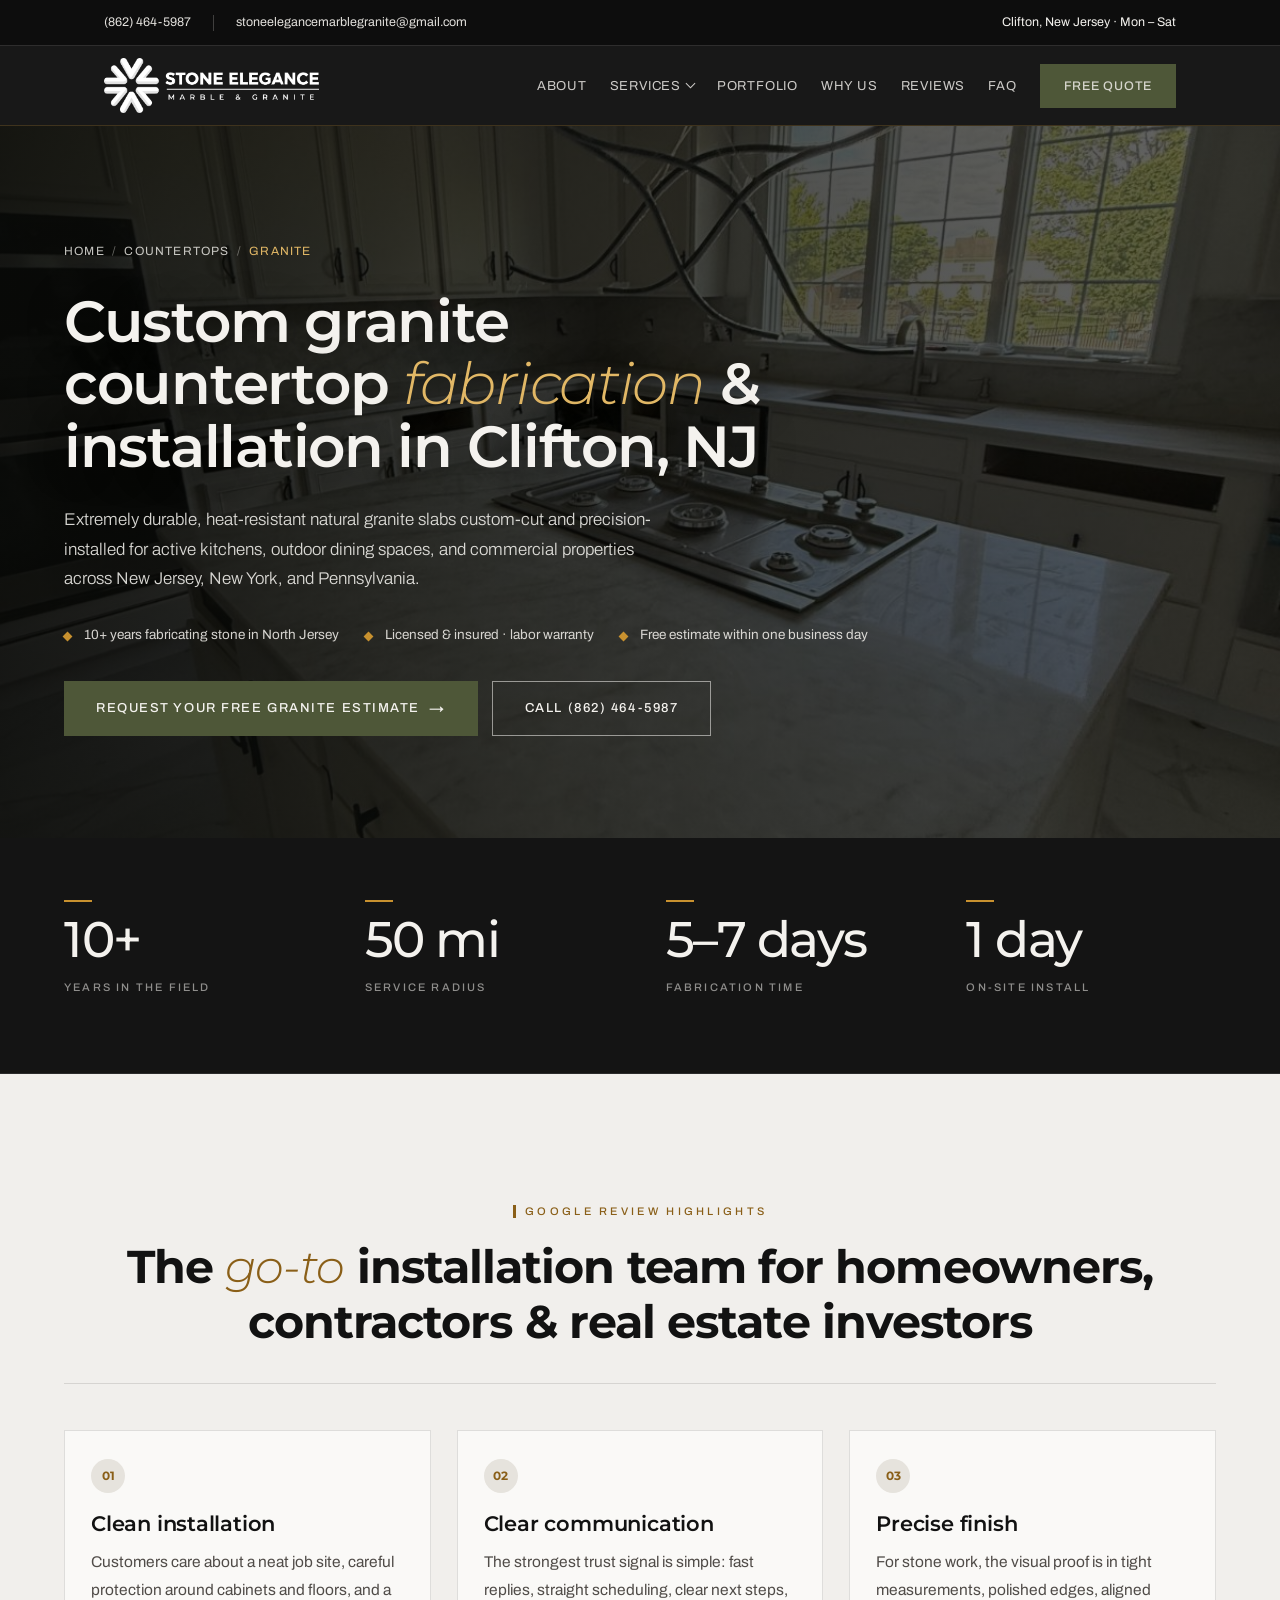
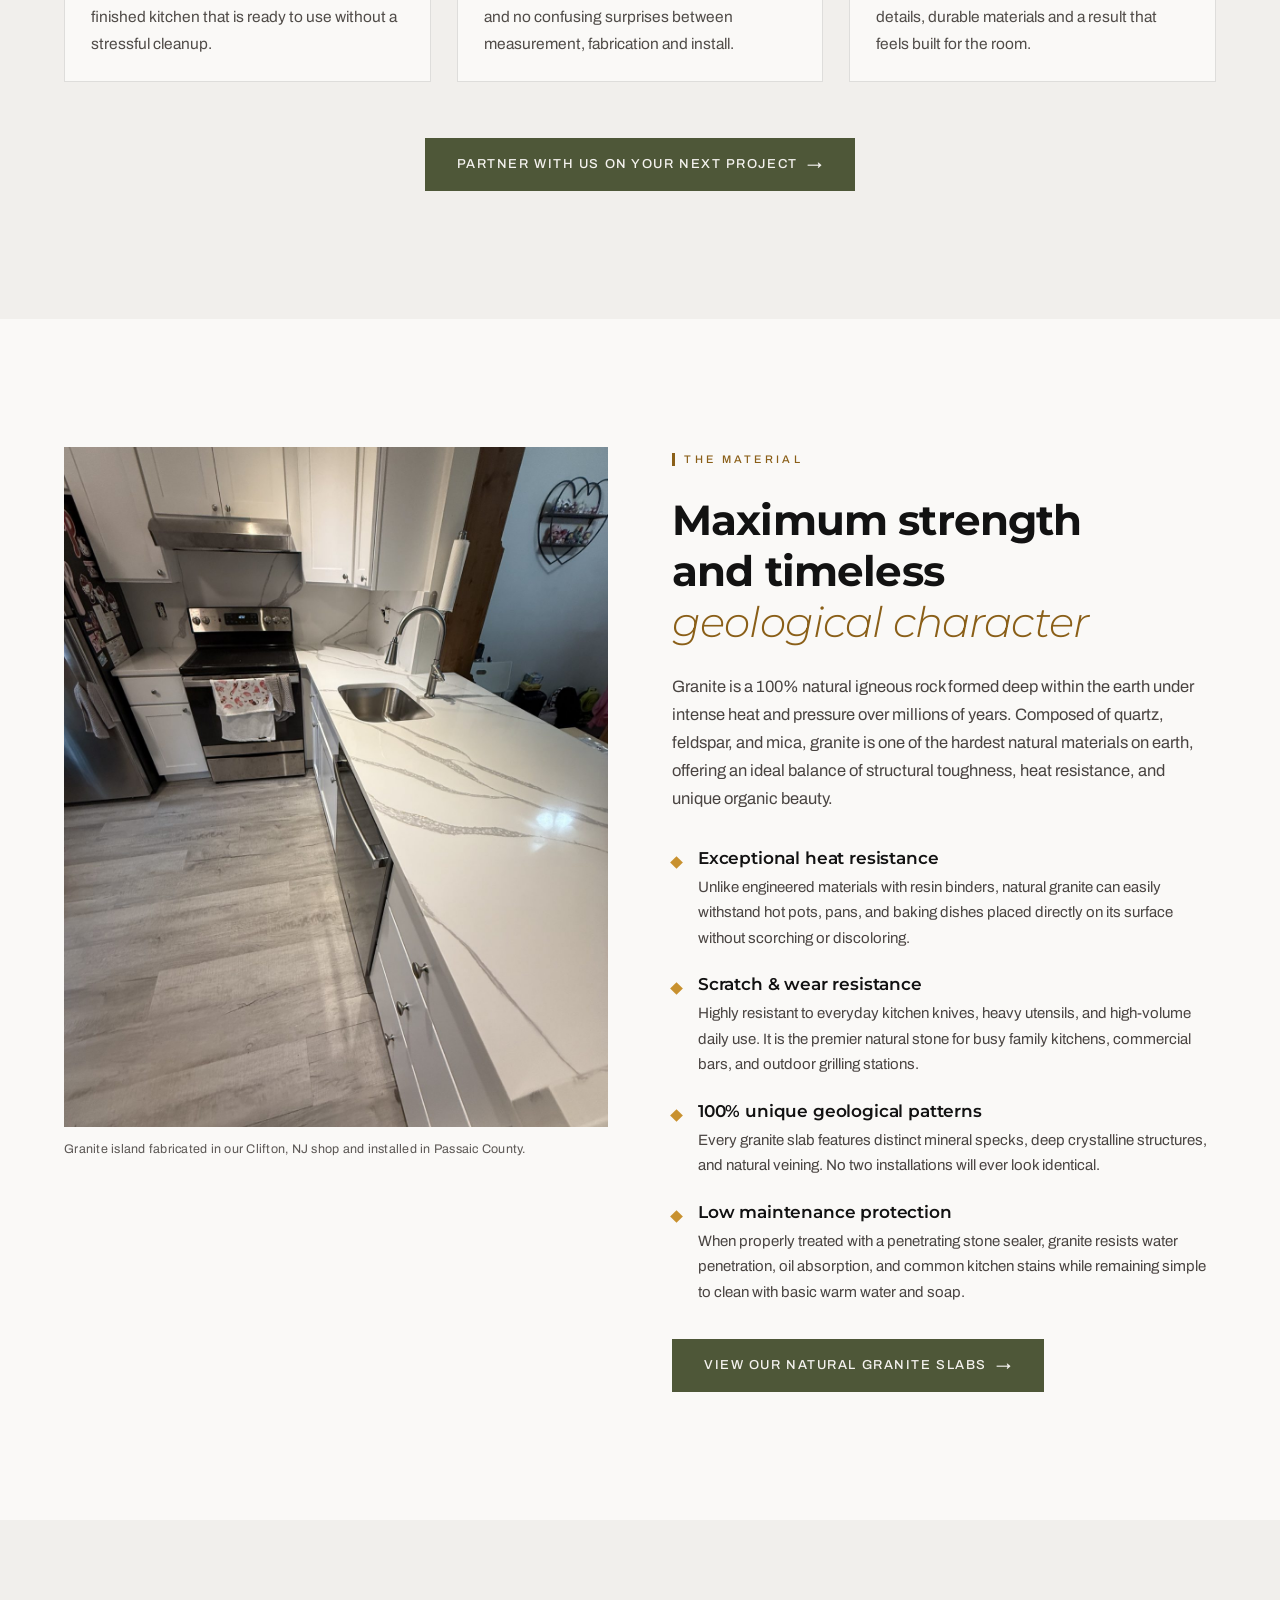
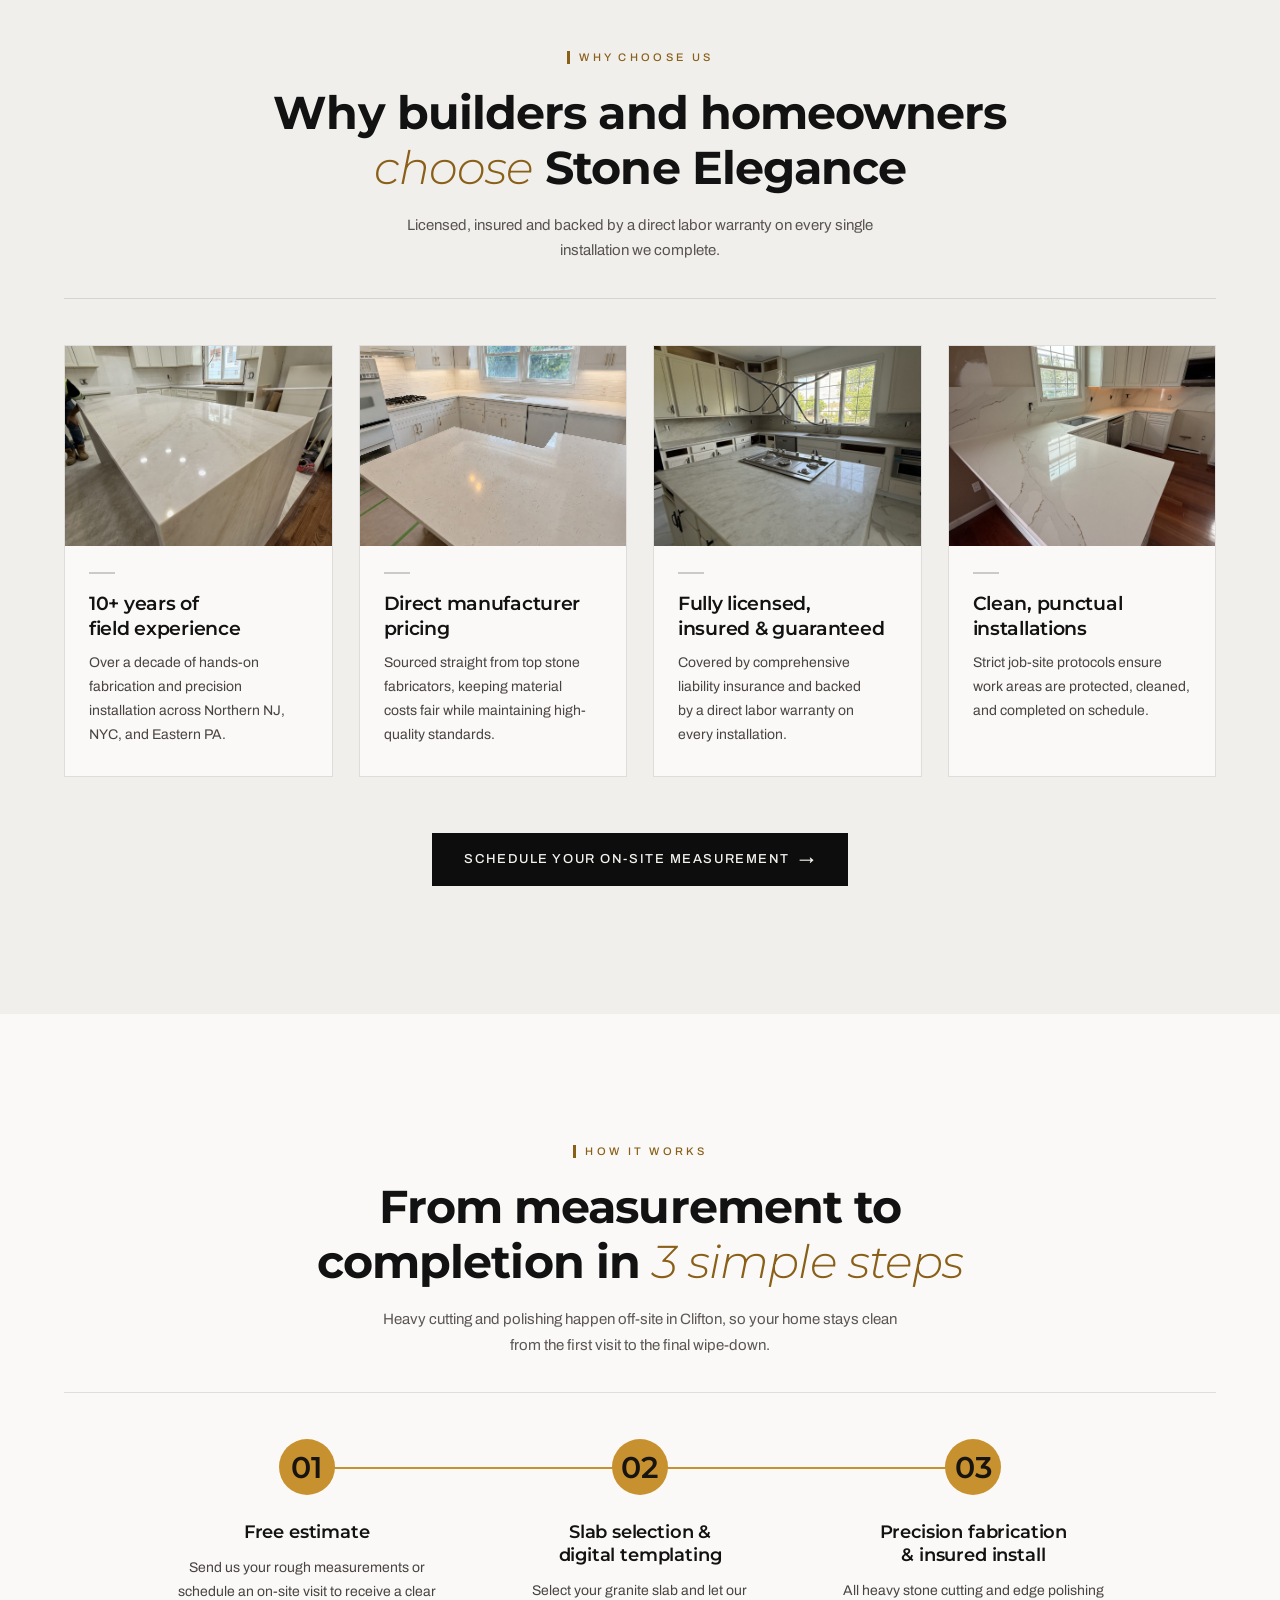
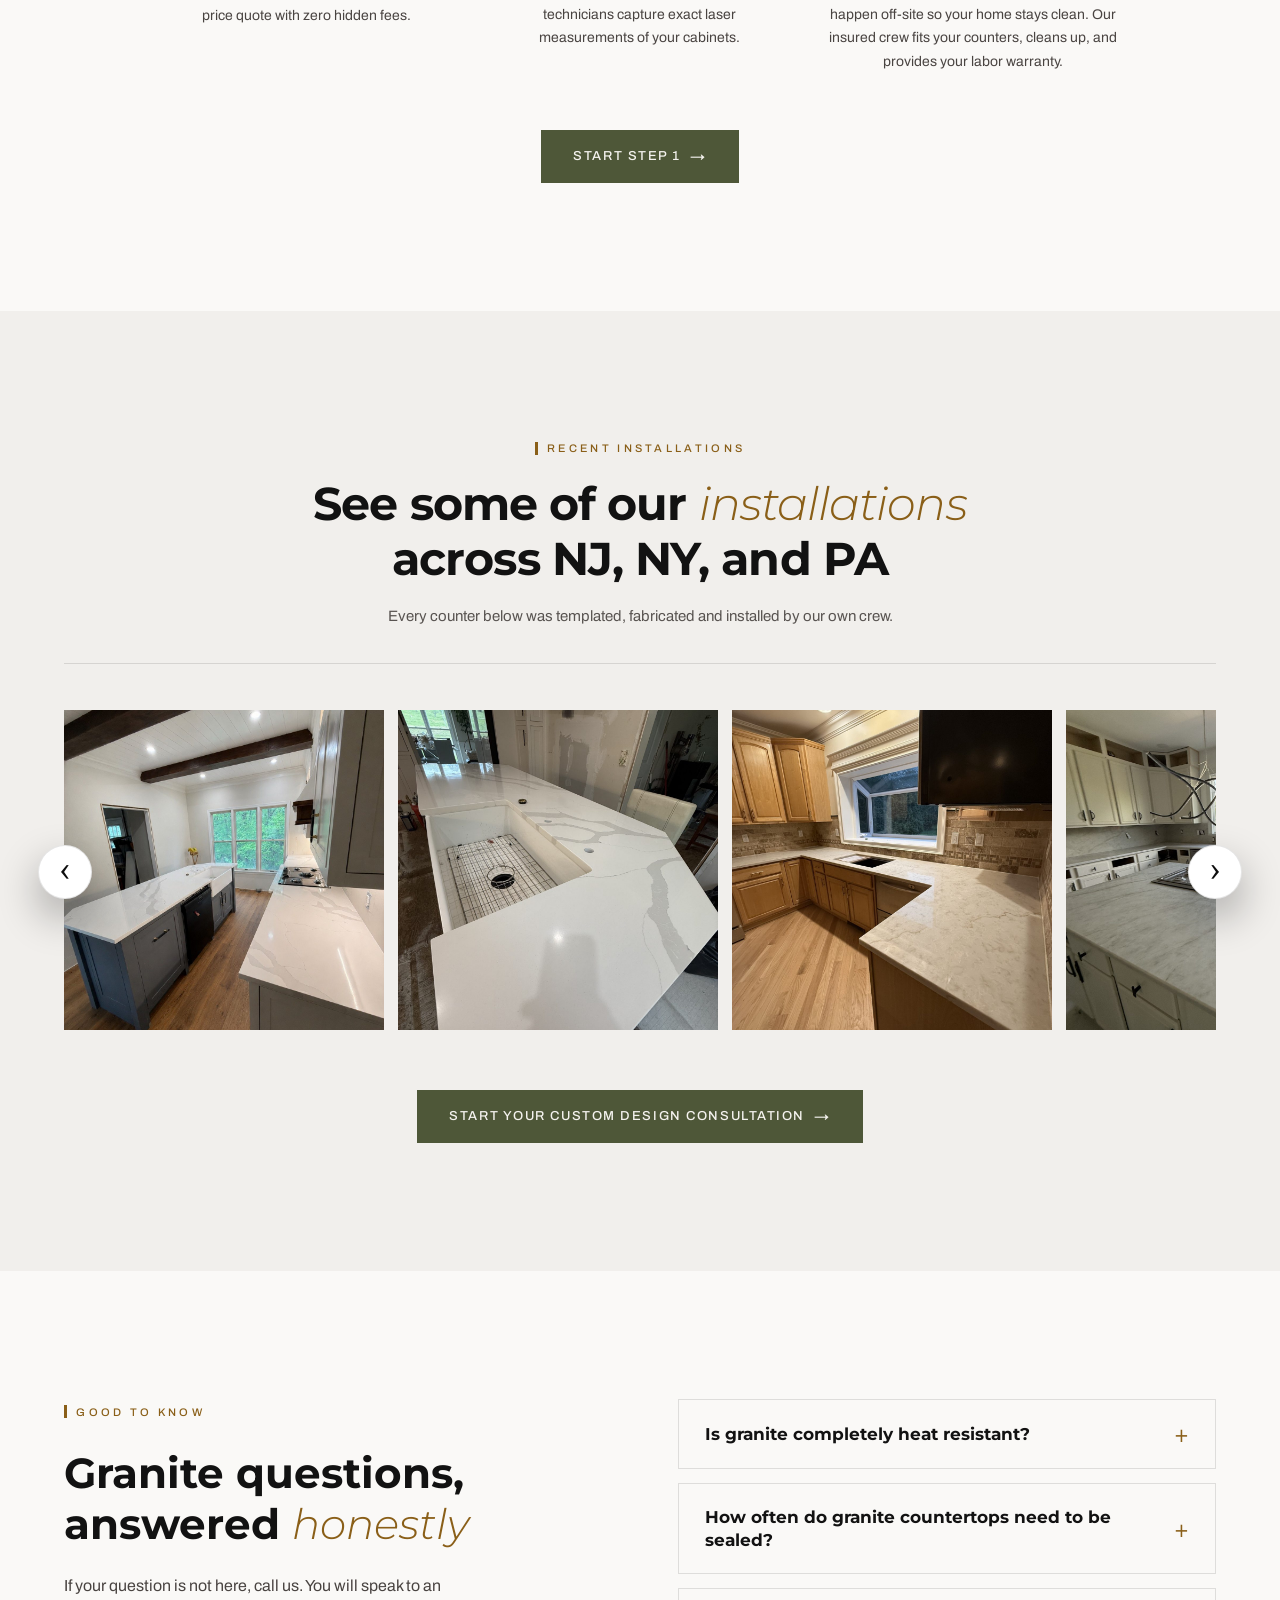
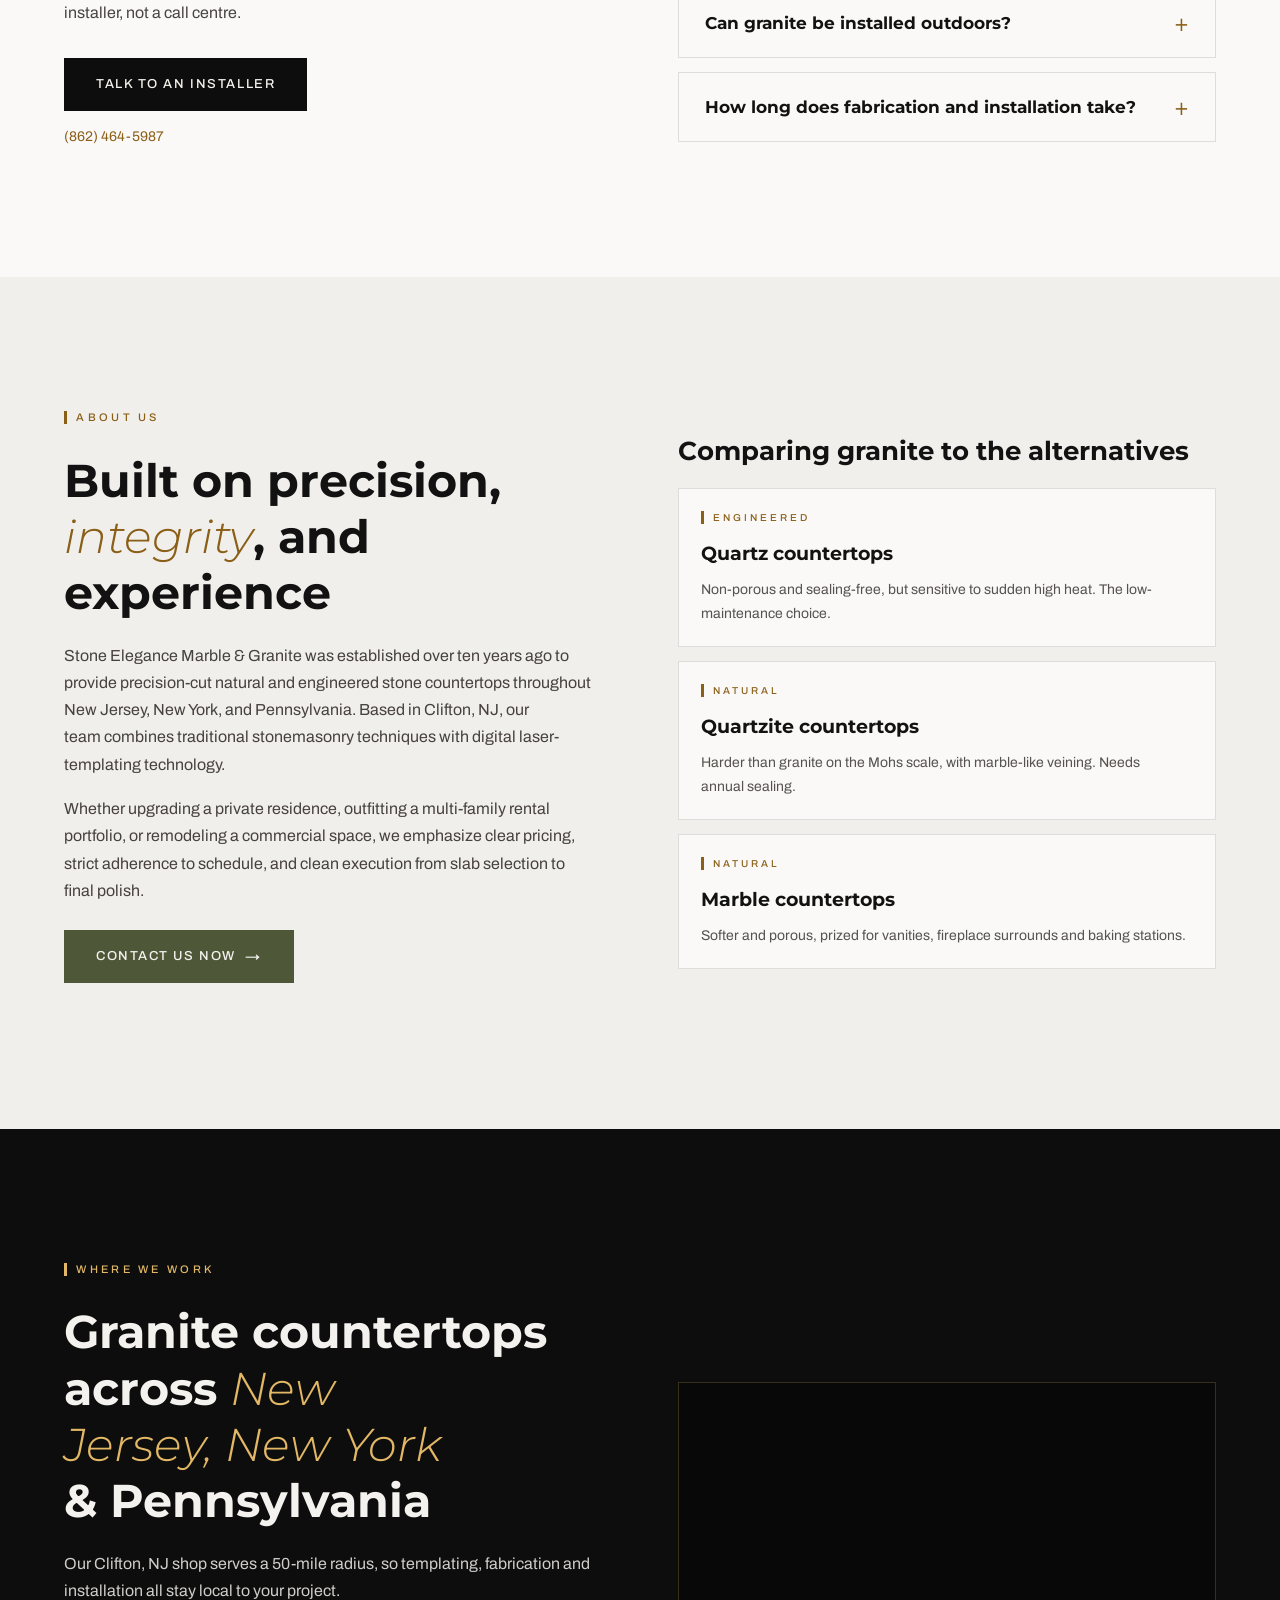
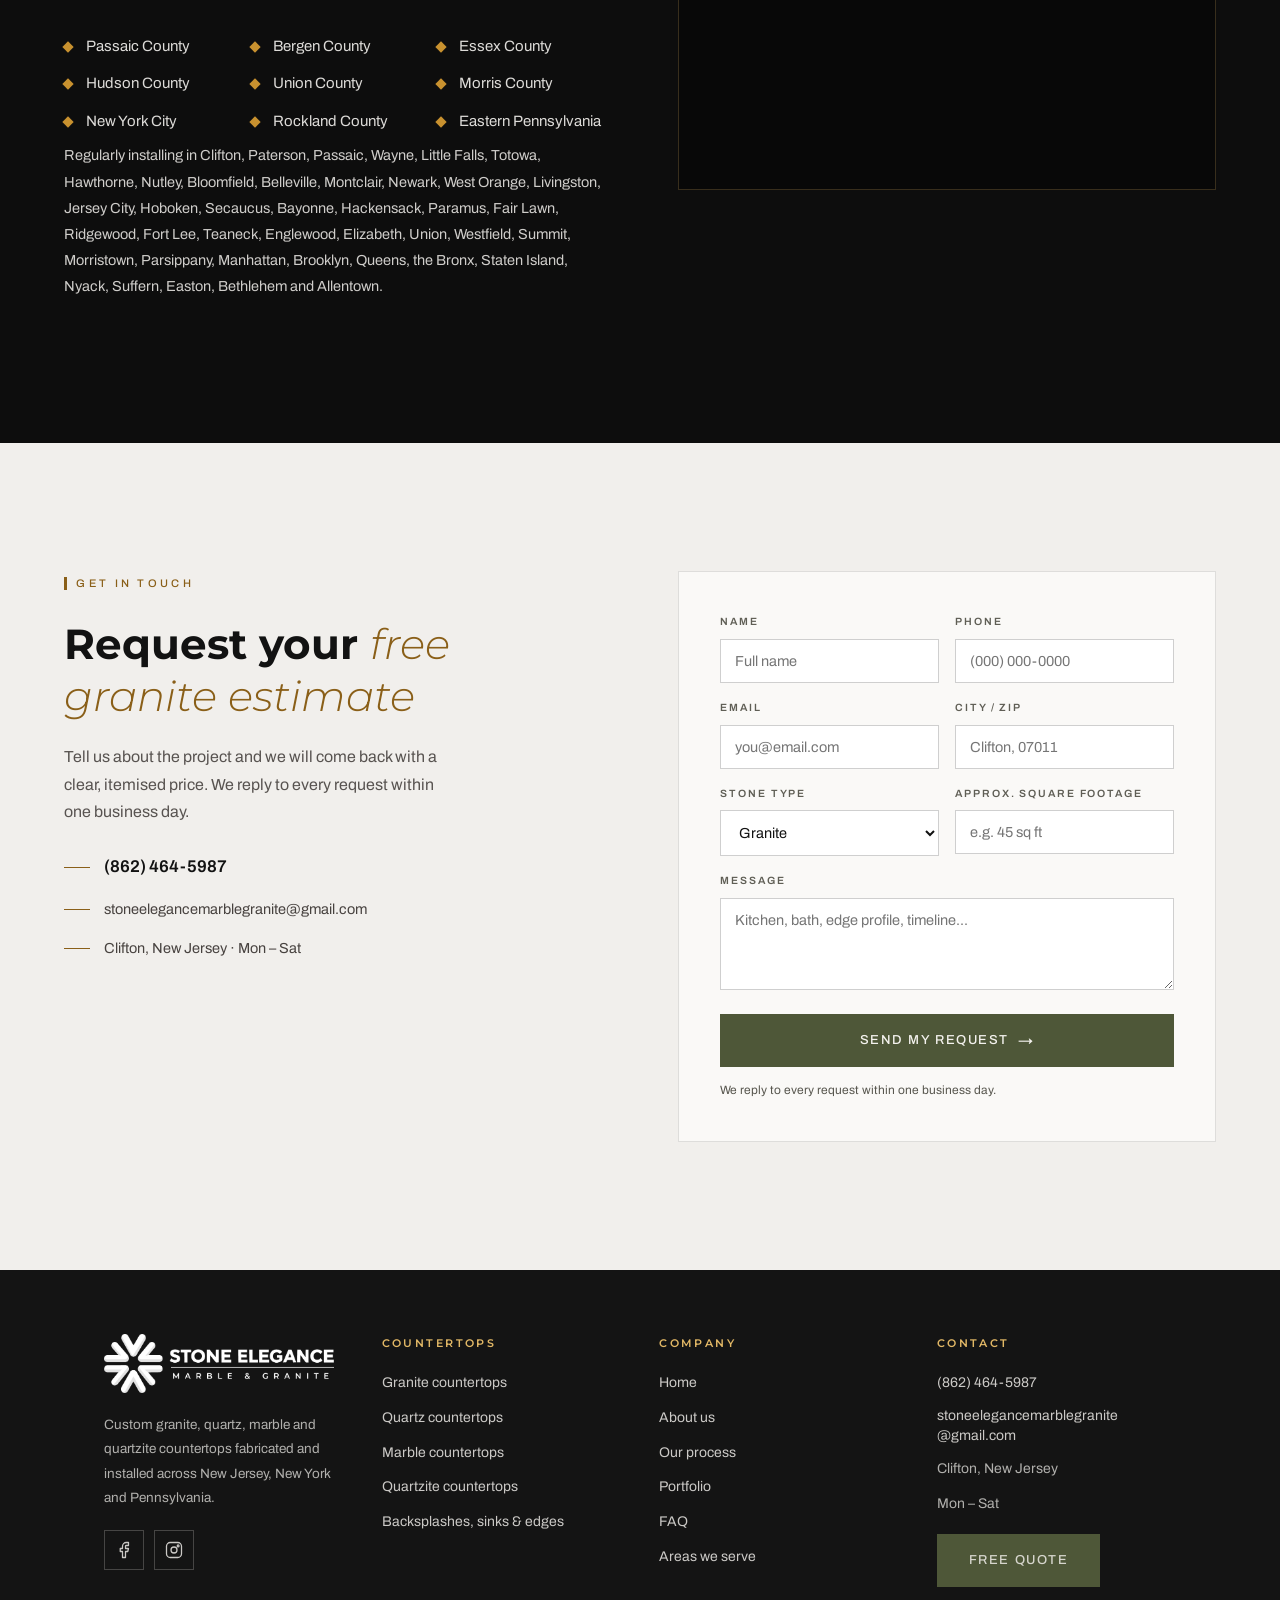
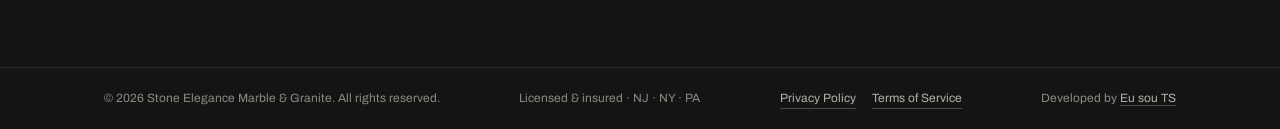
==== granite-countertops/index.html @ 765d2fa8 "Add the four material pages, the legal pages and a local-SEO pass Six new static sub-pages, delibera" ====
<!DOCTYPE html>
<html lang="en">
<head>
<meta charset="utf-8">
<meta name="viewport" content="width=device-width, initial-scale=1">

<title>Custom granite countertops Clifton NJ | Stone Elegance</title>
<meta name="description" content="Heavy-duty, heat-resistant natural granite countertops fabricated &amp; installed across NJ, NY &amp; PA. 10+ years experience &amp; direct pricing. Get a free estimate!">
<link rel="canonical" href="https://stonelegance.com/granite-countertops/">
<meta name="robots" content="index,follow,max-image-preview:large,max-snippet:-1,max-video-preview:-1">
<meta name="theme-color" content="#4E5738">
<meta name="geo.region" content="US-NJ">
<meta name="geo.placename" content="Clifton, New Jersey">

<meta property="og:type" content="website">
<meta property="og:site_name" content="Stone Elegance Marble &amp; Granite">
<meta property="og:locale" content="en_US">
<meta property="og:url" content="https://stonelegance.com/granite-countertops/">
<meta property="og:title" content="Custom granite countertops Clifton NJ | Stone Elegance">
<meta property="og:description" content="Heat-resistant natural granite countertops fabricated and installed across New Jersey, New York and Pennsylvania. Free estimate in one business day.">
<meta property="og:image" content="https://stonelegance.com/img/p12.jpg">
<meta property="og:image:alt" content="Granite countertop fabricated and installed by Stone Elegance in Clifton, NJ">
<meta name="twitter:card" content="summary_large_image">
<meta name="twitter:title" content="Custom granite countertops Clifton NJ | Stone Elegance">
<meta name="twitter:description" content="Heat-resistant natural granite countertops fabricated and installed across NJ, NY &amp; PA.">
<meta name="twitter:image" content="https://stonelegance.com/img/p12.jpg">

<link rel="icon" href="/img/mark-dark.png">
<link rel="apple-touch-icon" href="/img/mark-dark.png">
<link rel="manifest" href="/site.webmanifest">

<link rel="preload" as="image" href="/img/p12.jpg" fetchpriority="high">
<link rel="preconnect" href="https://fonts.googleapis.com">
<link rel="preconnect" href="https://fonts.gstatic.com" crossorigin>
<link href="https://fonts.googleapis.com/css2?family=Montserrat:ital,wght@0,300;0,400;0,500;0,600;0,700;1,300&family=Archivo:wght@300;400;500;600&display=swap" rel="stylesheet">
<link rel="stylesheet" href="/css/pages.css">

<script type="application/ld+json">
{
  "@context": "https://schema.org",
  "@graph": [
    {
      "@type": ["LocalBusiness", "HomeAndConstructionBusiness"],
      "@id": "https://stonelegance.com/#business",
      "name": "Stone Elegance Marble & Granite",
      "url": "https://stonelegance.com/",
      "image": "https://stonelegance.com/img/p02.jpg",
      "logo": "https://stonelegance.com/img/logo-dark.png",
      "description": "Custom granite, quartz, marble and quartzite countertops fabricated and installed across New Jersey, New York and Pennsylvania.",
      "telephone": "+1-862-464-5987",
      "email": "stoneelegancemarblegranite@gmail.com",
      "priceRange": "$$",
      "hasMap": "https://www.google.com/maps/place/Stone+Elegance+Marble+%26+Granite/data=!4m2!3m1!1s0x0:0x54cea5bd7432807f",
      "sameAs": [
        "https://www.facebook.com/stoneelegancemarblework/",
        "https://www.instagram.com/stone.elegance_/"
      ],
      "address": {
        "@type": "PostalAddress",
        "addressLocality": "Clifton",
        "addressRegion": "NJ",
        "addressCountry": "US"
      },
      "areaServed": [
        { "@type": "City", "name": "Clifton", "addressRegion": "NJ" },
        { "@type": "City", "name": "Paterson", "addressRegion": "NJ" },
        { "@type": "City", "name": "Passaic", "addressRegion": "NJ" },
        { "@type": "City", "name": "Wayne", "addressRegion": "NJ" },
        { "@type": "City", "name": "Montclair", "addressRegion": "NJ" },
        { "@type": "City", "name": "Newark", "addressRegion": "NJ" },
        { "@type": "City", "name": "Jersey City", "addressRegion": "NJ" },
        { "@type": "City", "name": "Hackensack", "addressRegion": "NJ" },
        { "@type": "City", "name": "New York", "addressRegion": "NY" },
        { "@type": "AdministrativeArea", "name": "Passaic County, NJ" },
        { "@type": "AdministrativeArea", "name": "Bergen County, NJ" },
        { "@type": "AdministrativeArea", "name": "Essex County, NJ" },
        { "@type": "AdministrativeArea", "name": "Hudson County, NJ" },
        { "@type": "AdministrativeArea", "name": "Union County, NJ" },
        { "@type": "AdministrativeArea", "name": "Morris County, NJ" },
        { "@type": "AdministrativeArea", "name": "Rockland County, NY" },
        { "@type": "AdministrativeArea", "name": "Eastern Pennsylvania" }
      ],
      "openingHoursSpecification": [{
        "@type": "OpeningHoursSpecification",
        "dayOfWeek": ["Monday","Tuesday","Wednesday","Thursday","Friday","Saturday"]
      }]
    },
    {
      "@type": "Service",
      "@id": "https://stonelegance.com/granite-countertops/#service",
      "name": "Granite countertop fabrication and installation",
      "serviceType": "Granite countertop fabrication and installation",
      "url": "https://stonelegance.com/granite-countertops/",
      "description": "Custom-cut natural granite countertops templated, fabricated and installed for kitchens, outdoor kitchens and commercial properties across New Jersey, New York and Pennsylvania.",
      "provider": { "@id": "https://stonelegance.com/#business" },
      "areaServed": [
        { "@type": "State", "name": "New Jersey" },
        { "@type": "State", "name": "New York" },
        { "@type": "State", "name": "Pennsylvania" }
      ]
    },
    {
      "@type": "WebPage",
      "@id": "https://stonelegance.com/granite-countertops/#webpage",
      "url": "https://stonelegance.com/granite-countertops/",
      "name": "Custom granite countertops Clifton NJ | Stone Elegance",
      "inLanguage": "en-US",
      "isPartOf": { "@id": "https://stonelegance.com/#website" },
      "about": { "@id": "https://stonelegance.com/granite-countertops/#service" },
      "primaryImageOfPage": "https://stonelegance.com/img/p12.jpg",
      "breadcrumb": { "@id": "https://stonelegance.com/granite-countertops/#breadcrumb" }
    },
    {
      "@type": "BreadcrumbList",
      "@id": "https://stonelegance.com/granite-countertops/#breadcrumb",
      "itemListElement": [
        { "@type": "ListItem", "position": 1, "name": "Home", "item": "https://stonelegance.com/" },
        { "@type": "ListItem", "position": 2, "name": "Countertops", "item": "https://stonelegance.com/#materials" },
        { "@type": "ListItem", "position": 3, "name": "Granite countertops" }
      ]
    },
    {
      "@type": "FAQPage",
      "@id": "https://stonelegance.com/granite-countertops/#faq",
      "mainEntity": [
        {
          "@type": "Question",
          "name": "Is granite completely heat resistant?",
          "acceptedAnswer": { "@type": "Answer", "text": "Yes. Granite naturally forms under extreme geothermal temperatures, making it inherently heat-proof. You can place hot pots, pans and baking sheets directly onto granite surfaces without causing scorching or thermal shock damage." }
        },
        {
          "@type": "Question",
          "name": "How often do granite countertops need to be sealed?",
          "acceptedAnswer": { "@type": "Answer", "text": "Granite is a porous natural stone, but applying a professional penetrating sealer prevents liquid absorption. We seal every granite surface during installation. For ongoing protection, homeowners should reapply a simple spray-on sealer once every 12 to 18 months." }
        },
        {
          "@type": "Question",
          "name": "Can granite be installed outdoors?",
          "acceptedAnswer": { "@type": "Answer", "text": "Yes. Unlike quartz, which can fade or yellow under direct UV sunlight due to its resin binders, natural granite is 100% UV-resistant and weatherproof. It is the leading natural stone choice for outdoor kitchens, patio bar tops and BBQ surrounds." }
        },
        {
          "@type": "Question",
          "name": "How long does fabrication and installation take?",
          "acceptedAnswer": { "@type": "Answer", "text": "After slab selection and digital laser templating are completed, custom fabrication takes approximately 5 to 7 business days. On-site installation is completed in a single day by our insured installation crew." }
        }
      ]
    }
  ]
}
</script>
</head>
<body>

<div class="top-strip">
  <div class="top-strip-inner">
    <div class="grp">
      <a href="tel:+18624645987">(862) 464-5987</a>
      <span class="sep"></span>
      <a href="mailto:stoneelegancemarblegranite@gmail.com">stoneelegancemarblegranite@gmail.com</a>
    </div>
    <div class="grp"><span>Clifton, New Jersey · Mon – Sat</span></div>
  </div>
</div>

<header class="site-header">
  <div class="site-header-inner">
    <a href="/" aria-label="Stone Elegance Marble &amp; Granite home page"><img class="site-logo" src="/img/logo-white.png" alt="Stone Elegance Marble &amp; Granite" width="260" height="58"></a>
    <button class="menu-btn" type="button" data-menu-button aria-expanded="false" aria-controls="mobile-menu" aria-label="Open menu"><span></span></button>
    <nav class="desktop-nav" aria-label="Main">
      <a href="/#about">About</a>
      <span class="nav-has-drop">
        <a href="/#materials">Services<span class="nav-caret" aria-hidden="true"></span></a>
        <span class="nav-drop">
          <a href="/granite-countertops/" aria-current="page">Granite countertops</a>
          <a href="/quartz-countertops/">Quartz countertops</a>
          <a href="/marble-countertops/">Marble countertops</a>
          <a href="/quartzite-countertops/">Quartzite countertops</a>
          <span class="divider"></span>
          <a href="/#materials">Backsplashes, sinks &amp; edges</a>
        </span>
      </span>
      <a href="/#portfolio">Portfolio</a>
      <a href="/#why">Why us</a>
      <a href="/#reviews">Reviews</a>
      <a href="/#faq">FAQ</a>
      <a class="btn" href="#estimate">Free quote</a>
    </nav>
  </div>
  <nav class="mobile-menu-panel" id="mobile-menu" data-menu-panel aria-label="Mobile">
    <a href="/">Home</a>
    <a href="/#about">About</a>
    <a href="/#materials">Services</a>
    <a class="sub" href="/granite-countertops/" aria-current="page">Granite countertops</a>
    <a class="sub" href="/quartz-countertops/">Quartz countertops</a>
    <a class="sub" href="/marble-countertops/">Marble countertops</a>
    <a class="sub" href="/quartzite-countertops/">Quartzite countertops</a>
    <a href="/#portfolio">Portfolio</a>
    <a href="/#areas">Areas we serve</a>
    <a href="/#faq">FAQ</a>
    <a href="#estimate">Free quote</a>
  </nav>
</header>

<main>

<section class="page-hero">
  <div class="hero-bg">
    <img src="/img/p12.jpg" alt="Granite countertop fabricated and installed by Stone Elegance in Clifton, NJ" width="1200" height="1600" fetchpriority="high">
  </div>
  <div class="inner">
    <nav class="crumbs" aria-label="Breadcrumb">
      <ol>
        <li><a href="/">Home</a></li>
        <li><a href="/#materials">Countertops</a></li>
        <li><span aria-current="page">Granite</span></li>
      </ol>
    </nav>
    <h1>Custom granite countertop <span class="ital-on-dark">fabrication</span> &amp; installation in Clifton, NJ</h1>
    <p class="lede">Extremely durable, heat-resistant natural granite slabs custom-cut and precision-installed for active kitchens, outdoor dining spaces, and commercial properties across New Jersey, New York, and Pennsylvania.</p>
    <ul class="hero-trust">
      <li>10+ years fabricating stone in North Jersey</li>
      <li>Licensed &amp; insured · labor warranty</li>
      <li>Free estimate within one business day</li>
    </ul>
    <div class="hero-actions">
      <a class="btn" href="#estimate">Request your free granite estimate <span class="arw">&rarr;</span></a>
      <a class="btn btn-ghost-light" href="tel:+18624645987">Call (862) 464-5987</a>
    </div>
  </div>
</section>

<section class="stats" aria-label="Stone Elegance at a glance">
  <div class="stats-grid">
    <div class="stat"><span class="rule"></span><span class="num">10+</span><span class="lbl">Years in the field</span></div>
    <div class="stat"><span class="rule"></span><span class="num">50 mi</span><span class="lbl">Service radius</span></div>
    <div class="stat"><span class="rule"></span><span class="num">5–7 days</span><span class="lbl">Fabrication time</span></div>
    <div class="stat"><span class="rule"></span><span class="num">1 day</span><span class="lbl">On-site install</span></div>
  </div>
</section>

<section class="sect sect-alt" aria-labelledby="reviews-h">
  <div class="sect-head">
    <span class="eyebrow" data-reveal>Google review highlights</span>
    <h2 id="reviews-h" data-reveal data-delay="1">The <span class="ital">go-to</span> installation team for homeowners, contractors &amp; real estate investors</h2>
  </div>
  <div class="card-grid">
    <div class="quote-card" data-reveal>
      <span class="idx">01</span>
      <h3>Clean installation</h3>
      <p>Customers care about a neat job site, careful protection around cabinets and floors, and a finished kitchen that is ready to use without a stressful cleanup.</p>
    </div>
    <div class="quote-card" data-reveal data-delay="1">
      <span class="idx">02</span>
      <h3>Clear communication</h3>
      <p>The strongest trust signal is simple: fast replies, straight scheduling, clear next steps, and no confusing surprises between measurement, fabrication and install.</p>
    </div>
    <div class="quote-card" data-reveal data-delay="2">
      <span class="idx">03</span>
      <h3>Precise finish</h3>
      <p>For stone work, the visual proof is in tight measurements, polished edges, aligned details, durable materials and a result that feels built for the room.</p>
    </div>
  </div>
  <div class="sect-cta">
    <a class="btn" href="#estimate">Partner with us on your next project <span class="arw">&rarr;</span></a>
  </div>
</section>

<section class="sect" aria-labelledby="material-h">
  <div class="feature">
    <figure class="feature-media" data-reveal>
      <div class="shot"><img src="/img/p18.jpg" alt="Natural granite slab with crystalline mineral detail, cut for a North Jersey kitchen" loading="lazy" width="1200" height="1600"></div>
      <figcaption>Granite island fabricated in our Clifton, NJ shop and installed in Passaic County.</figcaption>
    </figure>
    <div>
      <span class="eyebrow" data-reveal>The material</span>
      <h2 id="material-h" data-reveal data-delay="1">Maximum strength and timeless <span class="ital">geological character</span></h2>
      <p class="intro" data-reveal data-delay="2">Granite is a 100% natural igneous rock formed deep within the earth under intense heat and pressure over millions of years. Composed of quartz, feldspar, and mica, granite is one of the hardest natural materials on earth, offering an ideal balance of structural toughness, heat resistance, and unique organic beauty.</p>
      <ul class="spec-list">
        <li data-reveal><strong>Exceptional heat resistance</strong><p>Unlike engineered materials with resin binders, natural granite can easily withstand hot pots, pans, and baking dishes placed directly on its surface without scorching or discoloring.</p></li>
        <li data-reveal><strong>Scratch &amp; wear resistance</strong><p>Highly resistant to everyday kitchen knives, heavy utensils, and high-volume daily use. It is the premier natural stone for busy family kitchens, commercial bars, and outdoor grilling stations.</p></li>
        <li data-reveal><strong>100% unique geological patterns</strong><p>Every granite slab features distinct mineral specks, deep crystalline structures, and natural veining. No two installations will ever look identical.</p></li>
        <li data-reveal><strong>Low maintenance protection</strong><p>When properly treated with a penetrating stone sealer, granite resists water penetration, oil absorption, and common kitchen stains while remaining simple to clean with basic warm water and soap.</p></li>
      </ul>
      <p style="margin:34px 0 0"><a class="btn" href="#estimate">View our natural granite slabs <span class="arw">&rarr;</span></a></p>
    </div>
  </div>
</section>

<section class="sect sect-alt" aria-labelledby="why-h">
  <div class="sect-head">
    <span class="eyebrow" data-reveal>Why choose us</span>
    <h2 id="why-h" data-reveal data-delay="1">Why builders and homeowners <span class="ital">choose</span> Stone Elegance</h2>
    <p>Licensed, insured and backed by a direct labor warranty on every single installation we complete.</p>
  </div>
  <div class="card-grid">
    <article class="card" data-reveal>
      <div class="card-img"><img src="/img/p07.jpg" alt="Polished granite counter with a mitred edge" loading="lazy" width="1200" height="1600"></div>
      <div class="card-body"><span class="rule"></span><h3>10+ years of field experience</h3><p>Over a decade of hands-on fabrication and precision installation across Northern NJ, NYC, and Eastern PA.</p></div>
    </article>
    <article class="card" data-reveal data-delay="1">
      <div class="card-img"><img src="/img/p03.jpg" alt="Long seamless stone counter run in a Bergen County kitchen" loading="lazy" width="1086" height="1448"></div>
      <div class="card-body"><span class="rule"></span><h3>Direct manufacturer pricing</h3><p>Sourced straight from top stone fabricators, keeping material costs fair while maintaining high-quality standards.</p></div>
    </article>
    <article class="card" data-reveal data-delay="2">
      <div class="card-img"><img src="/img/p10.jpg" alt="Stone island with a cooktop cutout installed in Essex County, NJ" loading="lazy" width="1200" height="1600"></div>
      <div class="card-body"><span class="rule"></span><h3>Fully licensed, insured &amp; guaranteed</h3><p>Covered by comprehensive liability insurance and backed by a direct labor warranty on every installation.</p></div>
    </article>
    <article class="card" data-reveal data-delay="3">
      <div class="card-img"><img src="/img/p19.jpg" alt="Finished island under pendant lights after a one-day install" loading="lazy" width="1200" height="1600"></div>
      <div class="card-body"><span class="rule"></span><h3>Clean, punctual installations</h3><p>Strict job-site protocols ensure work areas are protected, cleaned, and completed on schedule.</p></div>
    </article>
  </div>
  <div class="sect-cta">
    <a class="btn btn-dark" href="#estimate">Schedule your on-site measurement <span class="arw">&rarr;</span></a>
  </div>
</section>

<section class="sect" aria-labelledby="process-h">
  <div class="sect-head">
    <span class="eyebrow" data-reveal>How it works</span>
    <h2 id="process-h" data-reveal data-delay="1">From measurement to completion in <span class="ital">3 simple steps</span></h2>
    <p>Heavy cutting and polishing happen off-site in Clifton, so your home stays clean from the first visit to the final wipe-down.</p>
  </div>
  <div class="steps">
    <div class="step" data-reveal>
      <div class="dial"><span>01</span></div>
      <h3>Free estimate</h3>
      <p>Send us your rough measurements or schedule an on-site visit to receive a clear price quote with zero hidden fees.</p>
    </div>
    <div class="step" data-reveal data-delay="1">
      <div class="dial"><span>02</span></div>
      <h3>Slab selection &amp; digital templating</h3>
      <p>Select your granite slab and let our technicians capture exact laser measurements of your cabinets.</p>
    </div>
    <div class="step" data-reveal data-delay="2">
      <div class="dial"><span>03</span></div>
      <h3>Precision fabrication &amp; insured install</h3>
      <p>All heavy stone cutting and edge polishing happen off-site so your home stays clean. Our insured crew fits your counters, cleans up, and provides your labor warranty.</p>
    </div>
  </div>
  <div class="sect-cta"><a class="btn" href="#estimate">Start step 1 <span class="arw">&rarr;</span></a></div>
</section>

<section class="sect sect-alt" aria-labelledby="gallery-h">
  <div class="sect-head">
    <span class="eyebrow" data-reveal>Recent installations</span>
    <h2 id="gallery-h" data-reveal data-delay="1">See some of our <span class="ital">installations</span> across NJ, NY, and PA</h2>
    <p>Every counter below was templated, fabricated and installed by our own crew.</p>
  </div>
  <div class="rail-wrap" data-rail-wrap data-reveal>
    <div class="rail" data-rail>
      <figure><div class="shot"><img src="/img/p01.jpg" alt="Stone island installed in a Clifton, NJ kitchen" loading="lazy" width="1086" height="1448"></div></figure>
      <figure><div class="shot"><img src="/img/p04.jpg" alt="Kitchen counters and backsplash installed in Paterson, NJ" loading="lazy" width="1200" height="1600"></div></figure>
      <figure><div class="shot"><img src="/img/p06.jpg" alt="Undermount sink cutout in a natural stone counter" loading="lazy" width="1200" height="1600"></div></figure>
      <figure><div class="shot"><img src="/img/p11.jpg" alt="Bathroom vanity top installed in Bergen County, NJ" loading="lazy" width="1200" height="1600"></div></figure>
      <figure><div class="shot"><img src="/img/p15.jpg" alt="Polished edge profile detail on a finished counter" loading="lazy" width="1200" height="1600"></div></figure>
      <figure><div class="shot"><img src="/img/p17.jpg" alt="Stone bar top installed in a Hudson County property" loading="lazy" width="1200" height="1600"></div></figure>
      <figure><div class="shot"><img src="/img/p21.jpg" alt="Full-height slab backsplash cut from the same block" loading="lazy" width="1200" height="1600"></div></figure>
      <figure><div class="shot"><img src="/img/p22.jpg" alt="Dramatic veining running across a long counter run" loading="lazy" width="1200" height="1600"></div></figure>
    </div>
    <button class="rail-arrow rail-prev" type="button" data-rail-prev aria-label="Previous photo">&lsaquo;</button>
    <button class="rail-arrow rail-next" type="button" data-rail-next aria-label="Next photo">&rsaquo;</button>
  </div>
  <div class="sect-cta"><a class="btn" href="#estimate">Start your custom design consultation <span class="arw">&rarr;</span></a></div>
</section>

<section class="sect" aria-labelledby="faq-h">
  <div class="faq-grid">
    <div class="faq-intro">
      <span class="eyebrow" data-reveal>Good to know</span>
      <h2 id="faq-h" data-reveal data-delay="1">Granite questions, answered <span class="ital">honestly</span></h2>
      <p>If your question is not here, call us. You will speak to an installer, not a call centre.</p>
      <div class="acts">
        <a class="btn btn-dark" href="tel:+18624645987">Talk to an installer</a>
        <a href="tel:+18624645987" style="font-size:14px;color:#8A5F18">(862) 464-5987</a>
      </div>
    </div>
    <div class="faq-list">
      <details>
        <summary>Is granite completely heat resistant?<span class="qmark">+</span></summary>
        <div><p>Yes. Granite naturally forms under extreme geothermal temperatures, making it inherently heat-proof. You can place hot pots, pans, and baking sheets directly onto granite surfaces without causing scorching or thermal shock damage.</p></div>
      </details>
      <details>
        <summary>How often do granite countertops need to be sealed?<span class="qmark">+</span></summary>
        <div><p>Granite is a porous natural stone, but applying a professional penetrating sealer prevents liquid absorption. We seal every granite surface during installation. For ongoing protection, homeowners should reapply a simple spray-on sealer once every 12 to 18 months.</p></div>
      </details>
      <details>
        <summary>Can granite be installed outdoors?<span class="qmark">+</span></summary>
        <div><p>Yes. Unlike quartz, which can fade or yellow under direct UV sunlight due to its resin binders, natural granite is 100% UV-resistant and weatherproof. It is the leading natural stone choice for outdoor kitchens, patio bar tops, and BBQ surrounds.</p></div>
      </details>
      <details>
        <summary>How long does fabrication and installation take?<span class="qmark">+</span></summary>
        <div><p>After slab selection and digital laser templating are completed, custom fabrication takes approximately 5 to 7 business days. On-site installation is completed in a single day by our insured installation crew.</p></div>
      </details>
    </div>
  </div>
</section>

<section class="sect sect-alt" aria-labelledby="about-h">
  <div class="split">
    <div>
      <span class="eyebrow" data-reveal>About us</span>
      <h2 id="about-h" data-reveal data-delay="1">Built on precision, <span class="ital">integrity</span>, and experience</h2>
      <p>Stone Elegance Marble &amp; Granite was established over ten years ago to provide precision-cut natural and engineered stone countertops throughout New Jersey, New York, and Pennsylvania. Based in Clifton, NJ, our team combines traditional stonemasonry techniques with digital laser-templating technology.</p>
      <p>Whether upgrading a private residence, outfitting a multi-family rental portfolio, or remodeling a commercial space, we emphasize clear pricing, strict adherence to schedule, and clean execution from slab selection to final polish.</p>
      <p style="margin-top:26px"><a class="btn" href="#estimate">Contact us now <span class="arw">&rarr;</span></a></p>
    </div>
    <div>
      <h2 style="font-size:clamp(20px,2.2vw,26px);margin:0 0 20px">Comparing granite to the alternatives</h2>
      <div class="card-grid" style="grid-template-columns:1fr;gap:14px">
        <a class="card" href="/quartz-countertops/" style="padding:20px 22px">
          <span class="eyebrow" style="font-size:10px">Engineered</span>
          <h3 style="margin:12px 0 8px;font-size:19px">Quartz countertops</h3>
          <p style="margin:0;font-size:14px;color:rgba(23,17,14,.72)">Non-porous and sealing-free, but sensitive to sudden high heat. The low-maintenance choice.</p>
        </a>
        <a class="card" href="/quartzite-countertops/" style="padding:20px 22px">
          <span class="eyebrow" style="font-size:10px">Natural</span>
          <h3 style="margin:12px 0 8px;font-size:19px">Quartzite countertops</h3>
          <p style="margin:0;font-size:14px;color:rgba(23,17,14,.72)">Harder than granite on the Mohs scale, with marble-like veining. Needs annual sealing.</p>
        </a>
        <a class="card" href="/marble-countertops/" style="padding:20px 22px">
          <span class="eyebrow" style="font-size:10px">Natural</span>
          <h3 style="margin:12px 0 8px;font-size:19px">Marble countertops</h3>
          <p style="margin:0;font-size:14px;color:rgba(23,17,14,.72)">Softer and porous, prized for vanities, fireplace surrounds and baking stations.</p>
        </a>
      </div>
    </div>
  </div>
</section>

<section class="sect sect-dark" id="areas" aria-labelledby="areas-h">
  <div class="split">
    <div>
      <span class="eyebrow on-dark" data-reveal>Where we work</span>
      <h2 id="areas-h" data-reveal data-delay="1">Granite countertops across <span class="ital-on-dark">New Jersey, New York</span> &amp; Pennsylvania</h2>
      <p>Our Clifton, NJ shop serves a 50-mile radius, so templating, fabrication and installation all stay local to your project.</p>
      <ul class="area-list">
        <li>Passaic County</li>
        <li>Bergen County</li>
        <li>Essex County</li>
        <li>Hudson County</li>
        <li>Union County</li>
        <li>Morris County</li>
        <li>New York City</li>
        <li>Rockland County</li>
        <li>Eastern Pennsylvania</li>
      </ul>
      <p class="city-line">Regularly installing in Clifton, Paterson, Passaic, Wayne, Little Falls, Totowa, Hawthorne, Nutley, Bloomfield, Belleville, Montclair, Newark, West Orange, Livingston, Jersey City, Hoboken, Secaucus, Bayonne, Hackensack, Paramus, Fair Lawn, Ridgewood, Fort Lee, Teaneck, Englewood, Elizabeth, Union, Westfield, Summit, Morristown, Parsippany, Manhattan, Brooklyn, Queens, the Bronx, Staten Island, Nyack, Suffern, Easton, Bethlehem and Allentown.</p>
    </div>
    <div class="map-frame">
      <iframe title="Stone Elegance granite countertop service area around Clifton, New Jersey" src="https://www.google.com/maps?q=Clifton,+New+Jersey&amp;output=embed" loading="lazy"></iframe>
    </div>
  </div>
</section>

<section class="sect sect-alt" id="estimate" aria-labelledby="estimate-h">
  <div class="contact-grid">
    <div class="contact-info">
      <span class="eyebrow" data-reveal>Get in touch</span>
      <h2 id="estimate-h" data-reveal data-delay="1">Request your <span class="ital">free granite estimate</span></h2>
      <p>Tell us about the project and we will come back with a clear, itemised price. We reply to every request within one business day.</p>
      <div class="contact-lines">
        <a class="tel" href="tel:+18624645987"><span class="dash"></span>(862) 464-5987</a>
        <a href="mailto:stoneelegancemarblegranite@gmail.com"><span class="dash"></span>stoneelegancemarblegranite@gmail.com</a>
        <div><span class="dash"></span>Clifton, New Jersey · Mon – Sat</div>
      </div>
    </div>
    <form class="estimate" id="form01" method="POST" action="https://api.web3forms.com/submit">
      <input type="hidden" name="access_key" value="a00087cd-f5f6-4ad5-9b3d-2bffc4d6e40b">
      <input type="hidden" name="redirect" value="https://stonelegance.com/thanks/">
      <input type="hidden" name="from_name" value="Stone Elegance Website">
      <input type="hidden" name="subject" value="New estimate request — Granite page">
      <input type="hidden" name="source" value="Granite countertops page">
      <label class="hp" aria-hidden="true">Leave this field empty<input type="checkbox" name="botcheck" tabindex="-1" autocomplete="off"></label>
      <div class="fields">
        <label>Name<input name="name" required placeholder="Full name" autocomplete="name"></label>
        <label>Phone<input name="phone" type="tel" required placeholder="(000) 000-0000" autocomplete="tel"></label>
        <label>Email<input name="email" type="email" required placeholder="you@email.com" autocomplete="email"></label>
        <label>City / ZIP<input name="city" placeholder="Clifton, 07011" autocomplete="address-level2"></label>
        <label>Stone type<select name="stone">
          <option>Granite</option><option>Quartz</option><option>Marble</option><option>Quartzite</option><option>Not sure yet</option>
        </select></label>
        <label>Approx. square footage<input name="sqft" placeholder="e.g. 45 sq ft"></label>
      </div>
      <label class="full">Message<textarea name="message" rows="4" placeholder="Kitchen, bath, edge profile, timeline..."></textarea></label>
      <button class="btn" type="submit">Send my request <span class="arw">&rarr;</span></button>
      <div class="note">We reply to every request within one business day.</div>
    </form>
  </div>
</section>

</main>

<footer class="site-footer">
  <div class="footer-top">
    <div>
      <img src="/img/logo-white.png" alt="Stone Elegance Marble &amp; Granite" width="240" height="54">
      <p class="blurb">Custom granite, quartz, marble and quartzite countertops fabricated and installed across New Jersey, New York and Pennsylvania.</p>
      <div class="footer-social">
        <a href="https://www.facebook.com/stoneelegancemarblework/" target="_blank" rel="noopener" aria-label="Stone Elegance on Facebook"><svg viewBox="0 0 24 24" aria-hidden="true"><path d="M18 2h-3a5 5 0 0 0-5 5v3H7v4h3v8h4v-8h3l1-4h-4V7a1 1 0 0 1 1-1h3Z"></path></svg></a>
        <a href="https://www.instagram.com/stone.elegance_/" target="_blank" rel="noopener" aria-label="Stone Elegance on Instagram"><svg viewBox="0 0 24 24" aria-hidden="true"><rect x="2" y="2" width="20" height="20" rx="5"></rect><circle cx="12" cy="12" r="4"></circle><circle cx="17.5" cy="6.5" r="1.2"></circle></svg></a>
      </div>
    </div>
    <div class="footer-col">
      <h2>Countertops</h2>
      <nav aria-label="Countertop materials">
        <a href="/granite-countertops/">Granite countertops</a>
        <a href="/quartz-countertops/">Quartz countertops</a>
        <a href="/marble-countertops/">Marble countertops</a>
        <a href="/quartzite-countertops/">Quartzite countertops</a>
        <a href="/#materials">Backsplashes, sinks &amp; edges</a>
      </nav>
    </div>
    <div class="footer-col">
      <h2>Company</h2>
      <nav aria-label="Company">
        <a href="/">Home</a>
        <a href="/#about">About us</a>
        <a href="/#process">Our process</a>
        <a href="/#portfolio">Portfolio</a>
        <a href="/#faq">FAQ</a>
        <a href="/#areas">Areas we serve</a>
      </nav>
    </div>
    <div class="footer-col">
      <h2>Contact</h2>
      <div class="lines">
        <a href="tel:+18624645987">(862) 464-5987</a>
        <a class="footer-email" href="mailto:stoneelegancemarblegranite@gmail.com"><span>stoneelegancemarblegranite</span><span>@gmail.com</span></a>
        <span>Clifton, New Jersey</span>
        <span>Mon – Sat</span>
      </div>
      <p style="margin-top:18px"><a class="btn" href="#estimate">Free quote</a></p>
    </div>
  </div>
  <div class="footer-bottom">
    <div>
      <span>© 2026 Stone Elegance Marble &amp; Granite. All rights reserved.</span>
      <span>Licensed &amp; insured · NJ · NY · PA</span>
      <span class="footer-legal"><a href="/privacy-policy/">Privacy Policy</a><a href="/terms/">Terms of Service</a></span>
      <span>Developed by <a href="https://eusouts.com/" target="_blank" rel="noopener">Eu sou TS</a></span>
    </div>
  </div>
</footer>

<script src="/js/pages.js" defer></script>
</body>
</html>
---- css/pages.css ----
/* =============================================================================
   Stone Elegance — shared stylesheet for the static sub-pages.

   The home page (index.html) is a Design Canvas file and styles itself inline.
   These pages are plain static HTML on purpose: the copy must be in the markup
   before any script runs, because they exist to be indexed.

   Visual language mirrors the home page exactly — same brand tokens, same
   Montserrat/Archivo pairing, same eyebrow + italic-gold-headline device.
   ============================================================================= */

:root{
  --paper:#FAF9F7; --paper-2:#F4F2EE; --paper-3:#F1EFEC;
  --ink:#121212; --ink-2:#0D0D0D; --ink-3:#141414;
  --ink-soft:rgba(23,17,14,.78); --ink-mute:rgba(23,17,14,.7);
  --moss:#4E5738; --moss-lift:#63704A;
  --gold:#C8912F; --gold-soft:#E2B866; --gold-deep:#8A5F18;
  --chalk:#F4F2EE;
  --line:rgba(18,18,18,.12); --line-dark:rgba(244,242,238,.16);
  --shell:clamp(20px,5vw,64px);
  --sect:clamp(72px,10vw,140px);
}

*{box-sizing:border-box}
html{scroll-behavior:smooth;-webkit-text-size-adjust:100%}
body{margin:0;background:var(--paper);color:var(--ink);
  font-family:Archivo,system-ui,-apple-system,sans-serif;font-weight:400;
  line-height:1.7;-webkit-font-smoothing:antialiased;overflow-x:hidden}
img{display:block;max-width:100%}
a{color:inherit;text-decoration:none}
::selection{background:var(--moss);color:var(--chalk)}
:focus-visible{outline:3px solid var(--gold-soft);outline-offset:3px}
input,select,textarea,button{font-family:inherit}

/* --- cross-document page transitions --------------------------------------
   Pure progressive enhancement. Both the outgoing and the incoming document
   must carry the opt-in, so this same block is repeated in the home page's real
   <head> (not its <helmet>, which the runtime injects too late to be seen on
   the way in) and in lp/, thanks/, 404 and redirect/.
   Browsers without the API just navigate instantly, exactly as before.
   ------------------------------------------------------------------------- */
@view-transition{navigation:auto}
::view-transition-old(root){animation:pageOut .26s cubic-bezier(.4,0,1,1) both;mix-blend-mode:normal}
::view-transition-new(root){animation:pageIn .44s cubic-bezier(.22,.61,.36,1) both;mix-blend-mode:normal}
@keyframes pageOut{from{opacity:1;transform:none}to{opacity:0;transform:translateY(-10px)}}
@keyframes pageIn{from{opacity:0;transform:translateY(16px)}to{opacity:1;transform:none}}
/* The global reduced-motion rule uses `*`, which never matches these
   pseudo-elements — they have to be switched off by name. */
@media (prefers-reduced-motion: reduce){
  ::view-transition-old(root),::view-transition-new(root){animation-duration:.001ms}
}
h1,h2,h3,h4{font-family:Montserrat,system-ui,sans-serif;text-wrap:balance}
p{text-wrap:pretty}

/* --- shared bits ---------------------------------------------------------- */
.wrap{max-width:1200px;margin:0 auto}
.wrap-narrow{max-width:820px;margin:0 auto}
.ital{font-style:italic;font-weight:300;color:var(--gold-deep)}
.ital-on-dark{font-style:italic;font-weight:300;color:var(--gold-soft)}

.eyebrow{display:inline-flex;align-items:center;gap:.85em;font-weight:500;
  font-size:11px;letter-spacing:.3em;text-transform:uppercase;color:var(--gold-deep)}
.eyebrow::before{content:"";width:3px;height:13px;background:currentColor;flex:0 0 auto}
.eyebrow.on-dark{color:var(--gold-soft)}

.btn{display:inline-flex;align-items:center;gap:.7em;padding:18px 32px;
  background:var(--moss);color:var(--chalk);font-size:13px;font-weight:500;
  letter-spacing:.12em;text-transform:uppercase;line-height:1.3;
  transition:background .4s,transform .45s,color .4s,border-color .4s}
.btn:hover{background:var(--moss-lift);color:#FFF;transform:translateY(-2px)}
.btn-dark{background:var(--ink-2)}
.btn-dark:hover{background:var(--moss)}
.btn-ghost{background:transparent;color:var(--ink);border:1px solid rgba(18,18,18,.28)}
.btn-ghost:hover{background:var(--ink-2);color:var(--chalk);border-color:var(--ink-2)}
.btn-ghost-light{background:transparent;color:var(--chalk);border:1px solid rgba(244,242,238,.55)}
.btn-ghost-light:hover{background:var(--chalk);color:var(--ink);border-color:var(--chalk)}
.btn .arw{font-size:15px;line-height:1}

.sect{position:relative;overflow:hidden;padding:var(--sect) var(--shell)}
.sect-dark{background:var(--ink-2);color:var(--chalk)}
.sect-alt{background:var(--paper-3)}
.sect-head{display:flex;flex-direction:column;align-items:center;text-align:center;
  gap:18px;max-width:1200px;margin:0 auto 46px;padding-bottom:34px;
  border-bottom:1px solid var(--line)}
.sect-dark .sect-head{border-bottom-color:var(--line-dark)}
.sect-head h2{margin:0;font-weight:700;font-size:clamp(27px,3.6vw,46px);
  line-height:1.2;letter-spacing:-.02em}
.sect-head p{margin:0;max-width:58ch;font-size:15px;color:var(--ink-mute)}
.sect-dark .sect-head p{color:rgba(244,242,238,.78)}
.sect-cta{max-width:1200px;margin:56px auto 0;text-align:center}

/* --- top strip + header --------------------------------------------------- */
.top-strip{background:var(--ink-2);color:var(--chalk);font-size:12.5px;
  border-bottom:1px solid rgba(244,242,238,.14)}
.top-strip-inner{max-width:1200px;margin:0 auto;padding:12px var(--shell);
  display:flex;align-items:center;justify-content:space-between;gap:16px;flex-wrap:wrap}
.top-strip a{color:rgba(244,242,238,.92);transition:color .3s}
.top-strip a:hover{color:var(--gold-soft)}
.top-strip .sep{width:1px;height:16px;background:rgba(244,242,238,.22)}
.top-strip .grp{display:flex;align-items:center;gap:22px;flex-wrap:wrap}

.site-header{position:sticky;top:0;z-index:60;background:rgba(15,15,15,.96);
  backdrop-filter:blur(16px);-webkit-backdrop-filter:blur(16px);
  border-bottom:1px solid rgba(200,145,47,.22)}
.site-header-inner{max-width:1200px;margin:0 auto;padding:12px var(--shell);
  display:flex;align-items:center;justify-content:space-between;gap:24px}
.site-logo{width:clamp(168px,17vw,215px);height:auto}
.desktop-nav{display:flex;align-items:center;gap:clamp(12px,1.8vw,26px);
  flex-wrap:wrap;margin-left:auto}
.desktop-nav a{font-size:13px;letter-spacing:.06em;text-transform:uppercase;
  color:rgba(244,242,238,.82);transition:color .3s}
.desktop-nav a:hover,.desktop-nav a[aria-current="page"]{color:var(--chalk)}
.desktop-nav a[aria-current="page"]{color:var(--gold-soft)}
.desktop-nav .btn{padding:14px 24px;font-size:12.5px}
.desktop-nav .btn:hover{transform:none}
.menu-btn{display:none}

/* Services dropdown. The ::after is an invisible bridge across the gap between
   the trigger and the panel, so the pointer never crosses dead space — done with
   a pseudo-element rather than padding, which would make the header taller. */
.nav-has-drop{position:relative;display:inline-flex;align-items:center}
.nav-has-drop::after{content:"";position:absolute;top:100%;left:-18px;right:-18px;height:16px}
.nav-has-drop>a{display:inline-flex;align-items:center;gap:.45em}
.nav-caret{display:inline-block;width:7px;height:7px;border-right:1.5px solid currentColor;
  border-bottom:1.5px solid currentColor;transform:translateY(-2px) rotate(45deg);
  transition:transform .3s}
.nav-has-drop:hover .nav-caret,.nav-has-drop:focus-within .nav-caret{transform:translateY(1px) rotate(225deg)}
.nav-drop{position:absolute;top:calc(100% + 14px);left:-18px;z-index:70;min-width:262px;padding:8px 0;
  background:rgba(15,15,15,.98);backdrop-filter:blur(16px);-webkit-backdrop-filter:blur(16px);
  border:1px solid rgba(226,184,102,.24);box-shadow:0 26px 64px rgba(0,0,0,.5);
  opacity:0;visibility:hidden;transform:translateY(-8px);
  transition:opacity .28s cubic-bezier(.22,.61,.36,1),transform .28s cubic-bezier(.22,.61,.36,1),visibility .28s}
.nav-has-drop:hover .nav-drop,.nav-has-drop:focus-within .nav-drop{opacity:1;visibility:visible;transform:none}
.nav-drop a{display:block;padding:12px 22px;font-size:13.5px;letter-spacing:.02em;
  text-transform:none;color:rgba(244,242,238,.84);border-left:2px solid transparent;
  transition:background .25s,color .25s,border-color .25s}
.nav-drop a:hover,.nav-drop a:focus-visible{background:rgba(78,87,56,.55);color:#FFF;border-left-color:var(--gold-soft)}
.nav-drop a[aria-current="page"]{color:var(--gold-soft);border-left-color:var(--gold-soft)}
.nav-drop .divider{margin:8px 0;border-top:1px solid rgba(244,242,238,.12)}

.mobile-menu-panel{display:none}
.mobile-menu-panel[data-open="true"]{display:block}

/* --- hero ----------------------------------------------------------------- */
.page-hero{position:relative;overflow:hidden;color:var(--chalk);
  padding:clamp(74px,9vw,120px) var(--shell) clamp(66px,8vw,110px)}
.page-hero>.hero-bg{position:absolute;inset:0;z-index:0}
.page-hero>.hero-bg img{width:100%;height:100%;object-fit:cover}
.page-hero>.hero-bg::after{content:"";position:absolute;inset:0;
  background:linear-gradient(90deg,rgba(9,10,8,.9),rgba(9,10,8,.72) 55%,rgba(9,10,8,.62))}
.page-hero .inner{position:relative;z-index:2;max-width:1200px;margin:0 auto}
.page-hero h1{margin:.5em 0 .45em;max-width:19ch;font-weight:600;
  font-size:clamp(30px,4.6vw,58px);line-height:1.08;letter-spacing:-.022em;
  text-shadow:0 2px 40px rgba(0,0,0,.35)}
.page-hero .lede{margin:0;max-width:62ch;font-size:clamp(14.5px,1.4vw,17px);
  font-weight:300;line-height:1.75;color:rgba(244,242,238,.88)}
.hero-actions{display:flex;flex-wrap:wrap;gap:14px;margin-top:34px}
.hero-trust{display:flex;flex-wrap:wrap;gap:10px 26px;margin:30px 0 0;padding:0;list-style:none}
.hero-trust li{position:relative;padding-left:20px;font-size:13.5px;
  color:rgba(244,242,238,.86)}
.hero-trust li::before{content:"";position:absolute;left:0;top:9px;width:7px;height:7px;
  background:var(--gold);transform:rotate(45deg)}

/* --- breadcrumb ----------------------------------------------------------- */
.crumbs{position:relative;z-index:2;font-size:12px;letter-spacing:.1em;
  text-transform:uppercase;color:rgba(244,242,238,.62)}
.crumbs ol{display:flex;flex-wrap:wrap;gap:.6em;margin:0;padding:0;list-style:none}
.crumbs li+li::before{content:"/";margin-right:.6em;color:rgba(244,242,238,.4)}
.crumbs a{color:rgba(244,242,238,.8);border-bottom:1px solid transparent;transition:color .3s,border-color .3s}
.crumbs a:hover{color:var(--gold-soft);border-bottom-color:var(--gold-soft)}
.crumbs [aria-current="page"]{color:var(--gold-soft)}

/* --- stats band ----------------------------------------------------------- */
.stats{background:var(--ink-3);color:var(--chalk);
  padding:clamp(40px,5vw,62px) var(--shell) clamp(48px,6vw,80px);
  border-bottom:1px solid rgba(244,242,238,.1)}
.stats-grid{max-width:1200px;margin:0 auto;display:grid;
  grid-template-columns:repeat(auto-fit,minmax(min(100%,190px),1fr));gap:clamp(28px,4vw,54px)}
.stat{display:flex;flex-direction:column;gap:14px}
.stat .rule{width:28px;height:2px;background:var(--gold)}
.stat .num{font-family:Montserrat,system-ui,sans-serif;font-size:clamp(32px,4vw,50px);
  font-weight:500;letter-spacing:-.03em;line-height:.95}
.stat .lbl{font-size:11px;font-weight:500;letter-spacing:.2em;text-transform:uppercase;
  color:rgba(244,242,238,.55)}

/* --- material feature (the page's main content block) --------------------- */
.feature{display:grid;grid-template-columns:repeat(auto-fit,minmax(min(100%,330px),1fr));
  gap:clamp(34px,5vw,72px);align-items:start;max-width:1200px;margin:0 auto}
.feature h2{margin:.5em 0 .6em;font-weight:700;font-size:clamp(27px,3.3vw,44px);
  line-height:1.2;letter-spacing:-.02em}
.feature .intro{margin:0 0 34px;font-size:16.5px;color:var(--ink-soft)}
.feature-media{position:relative;margin:0}
/* The ratio is held by the wrapper, never by the <img> itself: an aspect-ratio
   on a replaced element loses to its intrinsic size in enough browsers that the
   photo ends up overflowing its slot. Same pattern the home page uses. */
.shot{overflow:hidden;background:#EDEBE6}
.shot img{width:100%;height:100%;object-fit:cover;display:block}
.feature-media .shot{aspect-ratio:4/5}
.feature-media figcaption{margin-top:12px;font-size:12.5px;letter-spacing:.02em;
  color:var(--ink-mute)}
.spec-list{list-style:none;margin:0;padding:0;display:flex;flex-direction:column;gap:22px}
.spec-list li{position:relative;padding-left:26px}
.spec-list li::before{content:"";position:absolute;left:0;top:11px;width:9px;height:9px;
  background:var(--gold);transform:rotate(45deg)}
.spec-list strong{display:block;font-family:Montserrat,system-ui,sans-serif;
  font-weight:600;font-size:17px;letter-spacing:-.01em;line-height:1.35;margin-bottom:5px}
.spec-list p{margin:0;font-size:15px;line-height:1.7;color:var(--ink-soft)}

/* --- card grids (why / reviews / related) --------------------------------- */
.card-grid{max-width:1200px;margin:0 auto;display:grid;
  grid-template-columns:repeat(auto-fit,minmax(min(100%,250px),1fr));gap:26px;align-items:stretch}
.card{display:flex;flex-direction:column;background:var(--paper);
  border:1px solid var(--line);transition:transform .45s,border-color .45s}
.sect-alt .card{background:var(--paper)}
.card:hover{transform:translateY(-3px);border-color:rgba(78,87,56,.5)}
.card-img{aspect-ratio:4/3;overflow:hidden;background:#242424}
.card-img img{width:100%;height:100%;object-fit:cover;
  transition:transform 1.1s cubic-bezier(.22,.61,.36,1)}
.card:hover .card-img img{transform:scale(1.05)}
.card-body{display:flex;flex-direction:column;flex:1 1 auto;padding:26px 24px 30px}
.card-body .rule{width:26px;height:2px;background:rgba(18,18,18,.2)}
.card-body h3{margin:18px 0 10px;font-weight:600;font-size:19px;
  letter-spacing:-.015em;line-height:1.3}
.card-body p{margin:0;font-size:14px;line-height:1.7;color:var(--ink-soft)}
.card-body .more{margin-top:auto;padding-top:20px;display:inline-flex;align-items:center;
  gap:12px;font-size:12px;font-weight:600;letter-spacing:.2em;text-transform:uppercase;
  color:var(--gold-deep);transition:gap .3s}
.card:hover .card-body .more{gap:18px}

.quote-card{padding:28px 26px 24px;background:var(--paper);border:1px solid var(--line);
  transition:border-color .35s,transform .35s}
.quote-card:hover{border-color:rgba(78,87,56,.5);transform:translateY(-3px)}
.quote-card .idx{display:inline-flex;align-items:center;justify-content:center;
  width:34px;height:34px;border-radius:50%;background:#E6E3DD;color:var(--gold-deep);
  font-family:Montserrat,system-ui,sans-serif;font-weight:700;font-size:12px;margin-bottom:18px}
.quote-card h3{margin:0 0 12px;font-weight:600;font-size:21px;line-height:1.2;letter-spacing:-.01em}
.quote-card p{margin:0;font-size:15.5px;line-height:1.75;color:rgba(23,17,14,.75)}

/* --- process -------------------------------------------------------------- */
.steps{max-width:1000px;margin:0 auto;display:grid;
  grid-template-columns:repeat(auto-fit,minmax(min(100%,240px),1fr));gap:44px 0}
.step{display:flex;flex-direction:column;align-items:center;text-align:center}
.step .dial{position:relative;width:100%;height:56px;display:flex;align-items:center;justify-content:center}
.step .dial::before{content:"";position:absolute;top:50%;left:0;right:0;height:2px;background:var(--gold)}
.step:first-child .dial::before{left:50%}
.step:last-child .dial::before{right:50%}
.step .dial span{position:relative;z-index:1;width:56px;height:56px;border-radius:50%;
  display:flex;align-items:center;justify-content:center;background:var(--gold);
  font-family:Montserrat,system-ui,sans-serif;font-weight:600;font-size:30px;color:#181510}
.step h3{margin:26px 0 12px;max-width:20ch;font-weight:600;font-size:17.5px;
  letter-spacing:-.01em;line-height:1.3}
.step p{margin:0;max-width:36ch;font-size:14px;line-height:1.7;color:var(--ink-soft)}

/* --- gallery carousel ----------------------------------------------------- */
.rail-wrap{position:relative;max-width:1200px;margin:0 auto}
.rail{display:flex;gap:14px;overflow-x:auto;scroll-snap-type:x mandatory;
  scroll-behavior:smooth;scrollbar-width:none;-ms-overflow-style:none;padding-bottom:4px}
.rail::-webkit-scrollbar{display:none}
.rail figure{flex:0 0 clamp(232px,26vw,320px);scroll-snap-align:start;margin:0}
.rail .shot{aspect-ratio:1/1;background:#242424}
.rail .shot img{transition:transform 1s cubic-bezier(.22,.61,.36,1)}
.rail figure:hover .shot img{transform:scale(1.06)}
.rail-arrow{position:absolute;top:50%;z-index:4;width:54px;height:54px;border-radius:50%;
  display:flex;align-items:center;justify-content:center;border:1px solid rgba(18,18,18,.1);
  background:#FFF;color:var(--ink-2);box-shadow:0 18px 42px rgba(0,0,0,.32);
  font-size:34px;font-weight:300;line-height:1;cursor:pointer;transform:translateY(-50%);
  transition:background .3s,border-color .3s,color .3s,transform .3s,box-shadow .3s}
.rail-arrow:hover{background:var(--paper-2);border-color:rgba(18,18,18,.24);color:#000;
  transform:translateY(-50%) scale(1.07);box-shadow:0 22px 54px rgba(0,0,0,.4)}
.rail-prev{left:clamp(-28px,-2vw,-12px)}
.rail-next{right:clamp(-28px,-2vw,-12px)}

/* --- FAQ ------------------------------------------------------------------ */
.faq-grid{max-width:1200px;margin:0 auto;display:grid;
  grid-template-columns:repeat(auto-fit,minmax(min(100%,300px),1fr));
  gap:clamp(36px,6vw,80px);align-items:start}
.faq-intro h2{margin:.5em 0;font-weight:700;font-size:clamp(27px,3.3vw,44px);line-height:1.22}
.faq-intro p{margin:0;max-width:42ch;color:var(--ink-soft)}
.faq-intro .acts{margin-top:32px;display:flex;flex-direction:column;align-items:flex-start;gap:14px}
.faq-list{display:flex;flex-direction:column;gap:14px}
.faq-list details{border:1px solid var(--line);background:var(--paper);overflow:hidden}
.faq-list summary{display:flex;align-items:center;justify-content:space-between;gap:20px;
  padding:22px 26px;font-family:Montserrat,system-ui,sans-serif;font-size:16.5px;
  font-weight:700;line-height:1.35;cursor:pointer;list-style:none}
.faq-list summary::-webkit-details-marker{display:none}
.faq-list .qmark{flex:0 0 auto;font-family:Archivo,sans-serif;font-size:24px;font-weight:300;
  color:var(--gold-deep);line-height:1;transition:transform .45s cubic-bezier(.32,.72,0,1)}
.faq-list details[open] .qmark{transform:rotate(45deg)}
.faq-list details>div{padding:0 26px 26px}
.faq-list details p{margin:0;font-size:15.5px;line-height:1.75;color:var(--ink-soft)}
.faq-list details p+p{margin-top:12px}

/* --- about / areas -------------------------------------------------------- */
.split{max-width:1200px;margin:0 auto;display:grid;
  grid-template-columns:repeat(auto-fit,minmax(min(100%,320px),1fr));
  gap:clamp(36px,6vw,80px);align-items:center}
.split h2{margin:.45em 0;font-weight:700;font-size:clamp(27px,3.6vw,46px);line-height:1.22}
.split p{margin:0 0 1.1em;color:var(--ink-soft)}
.sect-dark .split p{color:rgba(244,242,238,.84)}
.area-list{list-style:none;margin:30px 0 8px;padding:0;display:grid;
  grid-template-columns:repeat(auto-fit,minmax(150px,1fr));gap:12px 22px}
.area-list li{position:relative;padding-left:22px;font-size:15px;color:rgba(244,242,238,.9)}
.area-list li::before{content:"";position:absolute;left:0;top:9px;width:8px;height:8px;
  background:var(--gold);transform:rotate(45deg)}
.city-line{margin:26px 0 0;font-size:14.5px;line-height:1.8;color:rgba(244,242,238,.72)}
.map-frame{position:relative;padding:14px;background:rgba(0,0,0,.4);
  border:1px solid rgba(226,184,102,.22)}
.map-frame iframe{display:block;width:100%;height:clamp(300px,42vh,430px);border:0;
  filter:grayscale(.4) contrast(1.05)}

/* --- contact form --------------------------------------------------------- */
.contact-grid{max-width:1200px;margin:0 auto;display:grid;
  grid-template-columns:repeat(auto-fit,minmax(min(100%,320px),1fr));
  gap:clamp(36px,6vw,80px);align-items:start}
.contact-info h2{margin:.5em 0;font-weight:700;font-size:clamp(27px,3.3vw,44px);line-height:1.22}
.contact-info>p{margin:0 0 28px;max-width:44ch;color:var(--ink-mute)}
.contact-lines{display:flex;flex-direction:column;gap:15px}
.contact-lines>*{display:flex;align-items:center;gap:14px;color:var(--ink-soft);
  font-size:14.5px;word-break:break-word}
.contact-lines .dash{width:26px;height:1px;background:var(--gold-deep);flex:0 0 auto}
.contact-lines .tel{font-size:17px;font-weight:600;color:var(--ink)}
form.estimate{background:var(--paper);border:1px solid var(--line);padding:clamp(24px,3.2vw,44px)}
form.estimate .fields{display:grid;
  grid-template-columns:repeat(auto-fit,minmax(min(100%,190px),1fr));gap:16px}
form.estimate label{display:flex;flex-direction:column;gap:8px;font-size:10.5px;
  letter-spacing:.18em;text-transform:uppercase;color:#5F5E55;font-weight:600}
form.estimate .full{margin-top:16px}
form.estimate input,form.estimate select,form.estimate textarea{
  border:1px solid rgba(18,18,18,.2);background:#FFF;padding:13px 14px;font-size:14.5px;
  color:var(--ink);outline:none;letter-spacing:0;text-transform:none;font-weight:400}
form.estimate input:focus,form.estimate select:focus,form.estimate textarea:focus{border-color:var(--moss)}
form.estimate textarea{resize:vertical}
form.estimate button{display:flex;width:100%;justify-content:center;margin-top:24px;border:0;cursor:pointer}
form.estimate .note{margin-top:14px;font-size:12px;line-height:1.6;color:#57564E}
.hp{position:absolute;left:-9999px}

/* --- legal pages ---------------------------------------------------------- */
.legal{padding:clamp(52px,7vw,96px) var(--shell) var(--sect)}
.legal h2{margin:2.2em 0 .6em;font-weight:700;font-size:clamp(21px,2.4vw,28px);
  line-height:1.25;letter-spacing:-.015em}
.legal h2:first-of-type{margin-top:1.4em}
.legal h3{margin:1.8em 0 .5em;font-weight:600;font-size:17px;line-height:1.35}
.legal p,.legal li{font-size:16px;line-height:1.8;color:var(--ink-soft)}
.legal ul{padding-left:20px}
.legal li{margin-bottom:8px}
.legal a{color:var(--gold-deep);border-bottom:1px solid rgba(138,95,24,.35)}
.legal a:hover{border-bottom-color:var(--gold-deep)}
.legal .updated{display:inline-block;margin:0;padding:8px 14px;background:var(--paper-2);
  border-left:2px solid var(--gold);font-size:13px;letter-spacing:.02em;color:var(--ink-mute)}
.legal .toc{margin:34px 0 0;padding:24px 26px;background:var(--paper-2);border:1px solid var(--line)}
.legal .toc h2{margin:0 0 12px;font-size:12px;letter-spacing:.22em;text-transform:uppercase;
  color:var(--gold-deep);font-weight:600}
.legal .toc ol{margin:0;padding-left:20px}
.legal .toc li{font-size:14.5px;margin-bottom:5px}

/* --- footer --------------------------------------------------------------- */
.site-footer{background:var(--ink-3);color:var(--chalk)}
.footer-top{max-width:1200px;margin:0 auto;padding:clamp(44px,5vw,72px) var(--shell);
  display:grid;grid-template-columns:repeat(auto-fit,minmax(min(100%,200px),1fr));
  gap:clamp(28px,3vw,48px)}
.footer-top img{width:230px;height:auto}
.footer-top .blurb{margin:20px 0 0;max-width:34ch;font-size:13.5px;line-height:1.8;
  color:rgba(244,242,238,.7)}
.footer-col h2{font-family:Montserrat,system-ui,sans-serif;font-size:11px;font-weight:600;
  letter-spacing:.22em;text-transform:uppercase;color:var(--gold-soft);margin:0}
.footer-col nav,.footer-col .lines{display:flex;flex-direction:column;gap:11px;
  margin-top:18px;font-size:14px}
.footer-col a{color:rgba(244,242,238,.82);transition:color .3s}
.footer-col a:hover{color:var(--gold-soft)}
.footer-col span{color:rgba(244,242,238,.7)}
.footer-email{line-height:1.45;overflow-wrap:anywhere}
.footer-email span{display:block;color:rgba(244,242,238,.82)}
.footer-social{display:flex;align-items:center;gap:10px;margin-top:20px}
.footer-social a{display:inline-flex;align-items:center;justify-content:center;
  width:40px;height:40px;border:1px solid rgba(244,242,238,.22);color:rgba(244,242,238,.82);
  transition:background .3s,border-color .3s,color .3s,transform .3s}
.footer-social a:hover{background:var(--moss);border-color:var(--moss);color:#FFF;transform:translateY(-2px)}
.footer-social svg{width:18px;height:18px;fill:none;stroke:currentColor;stroke-width:1.7;
  stroke-linecap:round;stroke-linejoin:round}
.footer-bottom{border-top:1px solid rgba(244,242,238,.1)}
.footer-bottom>div{max-width:1200px;margin:0 auto;padding:20px var(--shell);display:flex;
  justify-content:space-between;gap:14px 24px;flex-wrap:wrap;font-size:12px;color:#8B8A80}
.footer-bottom a{color:#B3B1A6;border-bottom:1px solid rgba(179,177,166,.35);
  transition:color .3s,border-color .3s}
.footer-bottom a:hover{color:var(--gold-soft);border-color:var(--gold-soft)}
.footer-legal{display:flex;gap:16px;flex-wrap:wrap}

/* --- scroll reveal -------------------------------------------------------- */
/* Applied only once the script confirms it can run, so the page is fully
   readable with JavaScript disabled or broken. */
html[data-reveal-on] [data-reveal]{opacity:0;transform:translate3d(0,22px,0)}
html[data-reveal-on] [data-reveal].is-in{opacity:1;transform:none;
  transition:opacity .8s cubic-bezier(.22,.61,.36,1),transform .8s cubic-bezier(.22,.61,.36,1)}
html[data-reveal-on] [data-reveal][data-delay="1"].is-in{transition-delay:.09s}
html[data-reveal-on] [data-reveal][data-delay="2"].is-in{transition-delay:.18s}
html[data-reveal-on] [data-reveal][data-delay="3"].is-in{transition-delay:.27s}

@media (prefers-reduced-motion: reduce){
  html{scroll-behavior:auto}
  html[data-reveal-on] [data-reveal]{opacity:1;transform:none}
  *{animation-duration:.001ms!important;transition-duration:.001ms!important}
}

/* --- mobile --------------------------------------------------------------- */
@media (max-width: 860px){
  body{line-height:1.62}
  :root{--sect:58px;--shell:18px}
  .top-strip{display:none}
  .site-header-inner{padding:10px 16px;gap:12px}
  .site-logo{width:150px}
  .desktop-nav{display:none}
  .menu-btn{display:inline-flex;align-items:center;justify-content:center;width:44px;height:44px;
    margin-left:auto;border:1px solid rgba(244,242,238,.26);background:rgba(255,255,255,.06);
    color:var(--chalk);cursor:pointer}
  .menu-btn span{display:block;width:19px;height:2px;background:currentColor;
    box-shadow:0 -6px 0 currentColor,0 6px 0 currentColor}
  .mobile-menu-panel[data-open="true"]{position:absolute;top:100%;left:12px;right:12px;z-index:80;
    background:rgba(15,15,15,.98);border:1px solid rgba(226,184,102,.24);
    box-shadow:0 24px 70px rgba(0,0,0,.42);padding:10px}
  .mobile-menu-panel a{display:flex;align-items:center;justify-content:space-between;
    padding:14px;border-bottom:1px solid rgba(244,242,238,.1);font-size:13px;font-weight:600;
    letter-spacing:.1em;text-transform:uppercase;color:var(--chalk)}
  .mobile-menu-panel a:last-child{border-bottom:0;background:var(--moss);margin-top:8px;
    justify-content:center}
  .mobile-menu-panel a.sub{padding-left:30px;font-size:12px;font-weight:500;
    letter-spacing:.05em;text-transform:none;color:rgba(244,242,238,.72)}
  .mobile-menu-panel a.sub::before{content:"";width:7px;height:7px;margin-right:10px;
    background:var(--gold);transform:rotate(45deg);flex:0 0 auto;order:-1}
  .mobile-menu-panel a.sub[aria-current="page"]{color:var(--gold-soft)}
  /* The header stays sticky on phones, matching the home page, so the "Free
     quote" button is always one tap away. It is a positioned element, so it
     still acts as the containing block for the absolutely placed menu panel. */

  .page-hero{padding:46px 18px 52px}
  .page-hero h1{font-size:30px;max-width:none}
  .page-hero .lede{font-size:15px}
  .hero-actions{gap:10px;margin-top:26px}
  .hero-actions .btn{width:100%;justify-content:center;padding:15px 18px;font-size:11.5px;
    letter-spacing:.09em}
  .page-hero>.hero-bg::after{background:linear-gradient(180deg,rgba(9,10,8,.78),rgba(9,10,8,.9))}

  .stats{padding:30px 18px 38px}
  .stats-grid{grid-template-columns:repeat(2,minmax(0,1fr));gap:26px 18px}

  .sect-head{gap:14px;margin-bottom:32px;padding-bottom:26px}
  .sect-head h2,.feature h2,.split h2,.faq-intro h2,.contact-info h2{font-size:28px;
    line-height:1.18;letter-spacing:0;text-align:left}
  .sect-head{align-items:flex-start;text-align:left}
  .sect-head p{text-align:left;font-size:14.5px}
  .sect-cta{margin-top:34px;text-align:left}
  .sect-cta .btn,.faq-intro .acts .btn,.feature .btn{width:100%;justify-content:center;
    padding:15px 18px;font-size:11.5px;letter-spacing:.09em;text-align:center}

  .feature{gap:30px}
  .feature-media .shot{aspect-ratio:4/3}
  .feature .intro{font-size:15px}
  .spec-list p{font-size:14.5px}

  .card-grid{gap:16px}
  .rail-arrow{display:none}
  .rail{gap:10px;margin:0 -18px;padding:0 18px 2px;scroll-padding-left:18px}
  .rail figure{flex-basis:68vw}
  .steps{gap:34px 0}
  .step .dial::before{display:none}

  .faq-grid,.split,.contact-grid{grid-template-columns:1fr;gap:30px}
  .faq-list summary{padding:18px;font-size:15.5px}
  .faq-list details>div{padding:0 18px 20px}
  .faq-list details p{font-size:14.5px}
  .faq-intro .acts{align-items:stretch}
  .area-list{grid-template-columns:1fr;margin-top:22px}
  .map-frame iframe{height:280px}

  form.estimate{padding:20px}
  form.estimate .fields{grid-template-columns:1fr}
  form.estimate input,form.estimate select,form.estimate textarea{width:100%;font-size:16px}

  .legal p,.legal li{font-size:15.5px}
  /* Footer links are the densest tap targets on the page; give each one a
     44px-high hit area instead of an 19px line of text. */
  .footer-col nav,.footer-col .lines{gap:0;margin-top:10px}
  .footer-col nav a,.footer-col .lines>*{display:flex;align-items:center;min-height:44px;padding:2px 0}
  .footer-legal a{display:inline-flex;align-items:center;min-height:44px}
  .crumbs{font-size:12.5px}
  .crumbs a{display:inline-flex;align-items:center;min-height:34px}
  .footer-top{grid-template-columns:1fr;padding:40px 18px}
  .footer-top img{width:190px}
  .footer-bottom>div{padding:18px;display:block}
  .footer-bottom>div>*{display:block;margin-bottom:8px}
  .footer-legal{display:flex}
}
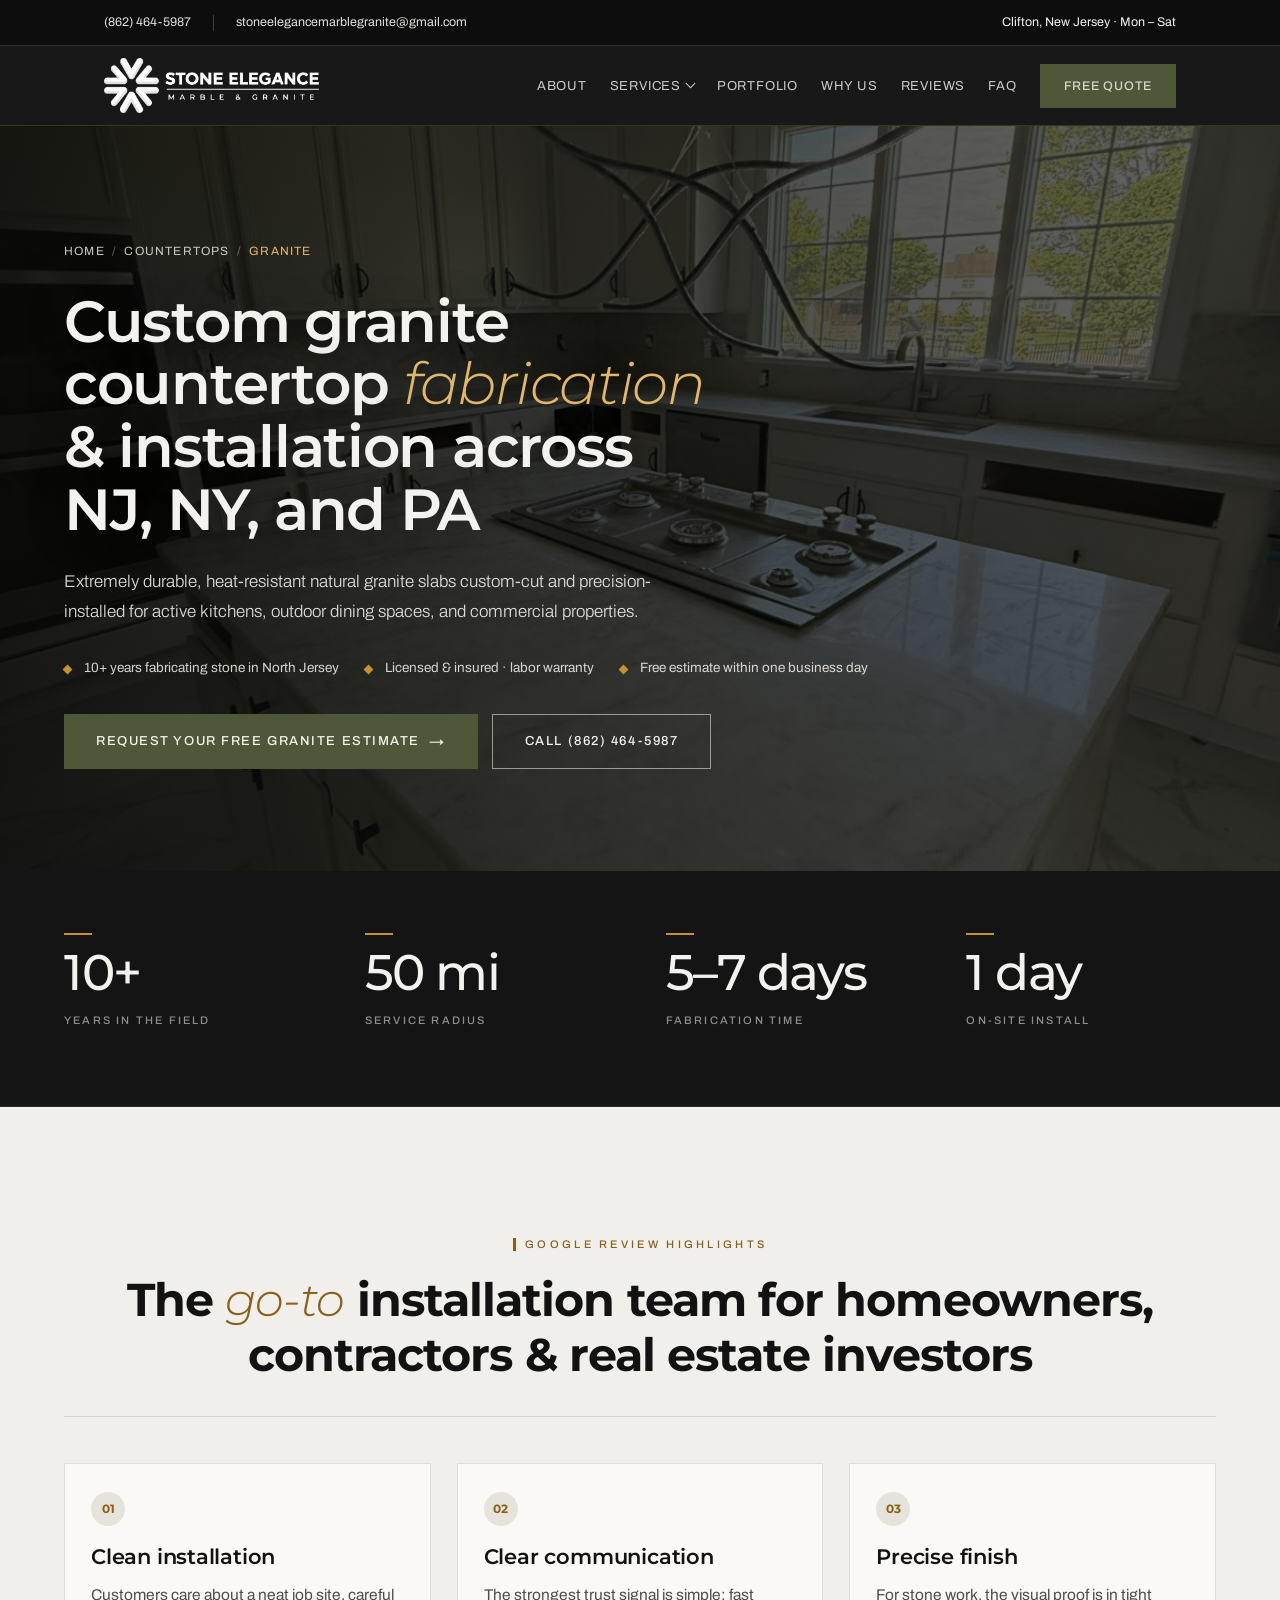
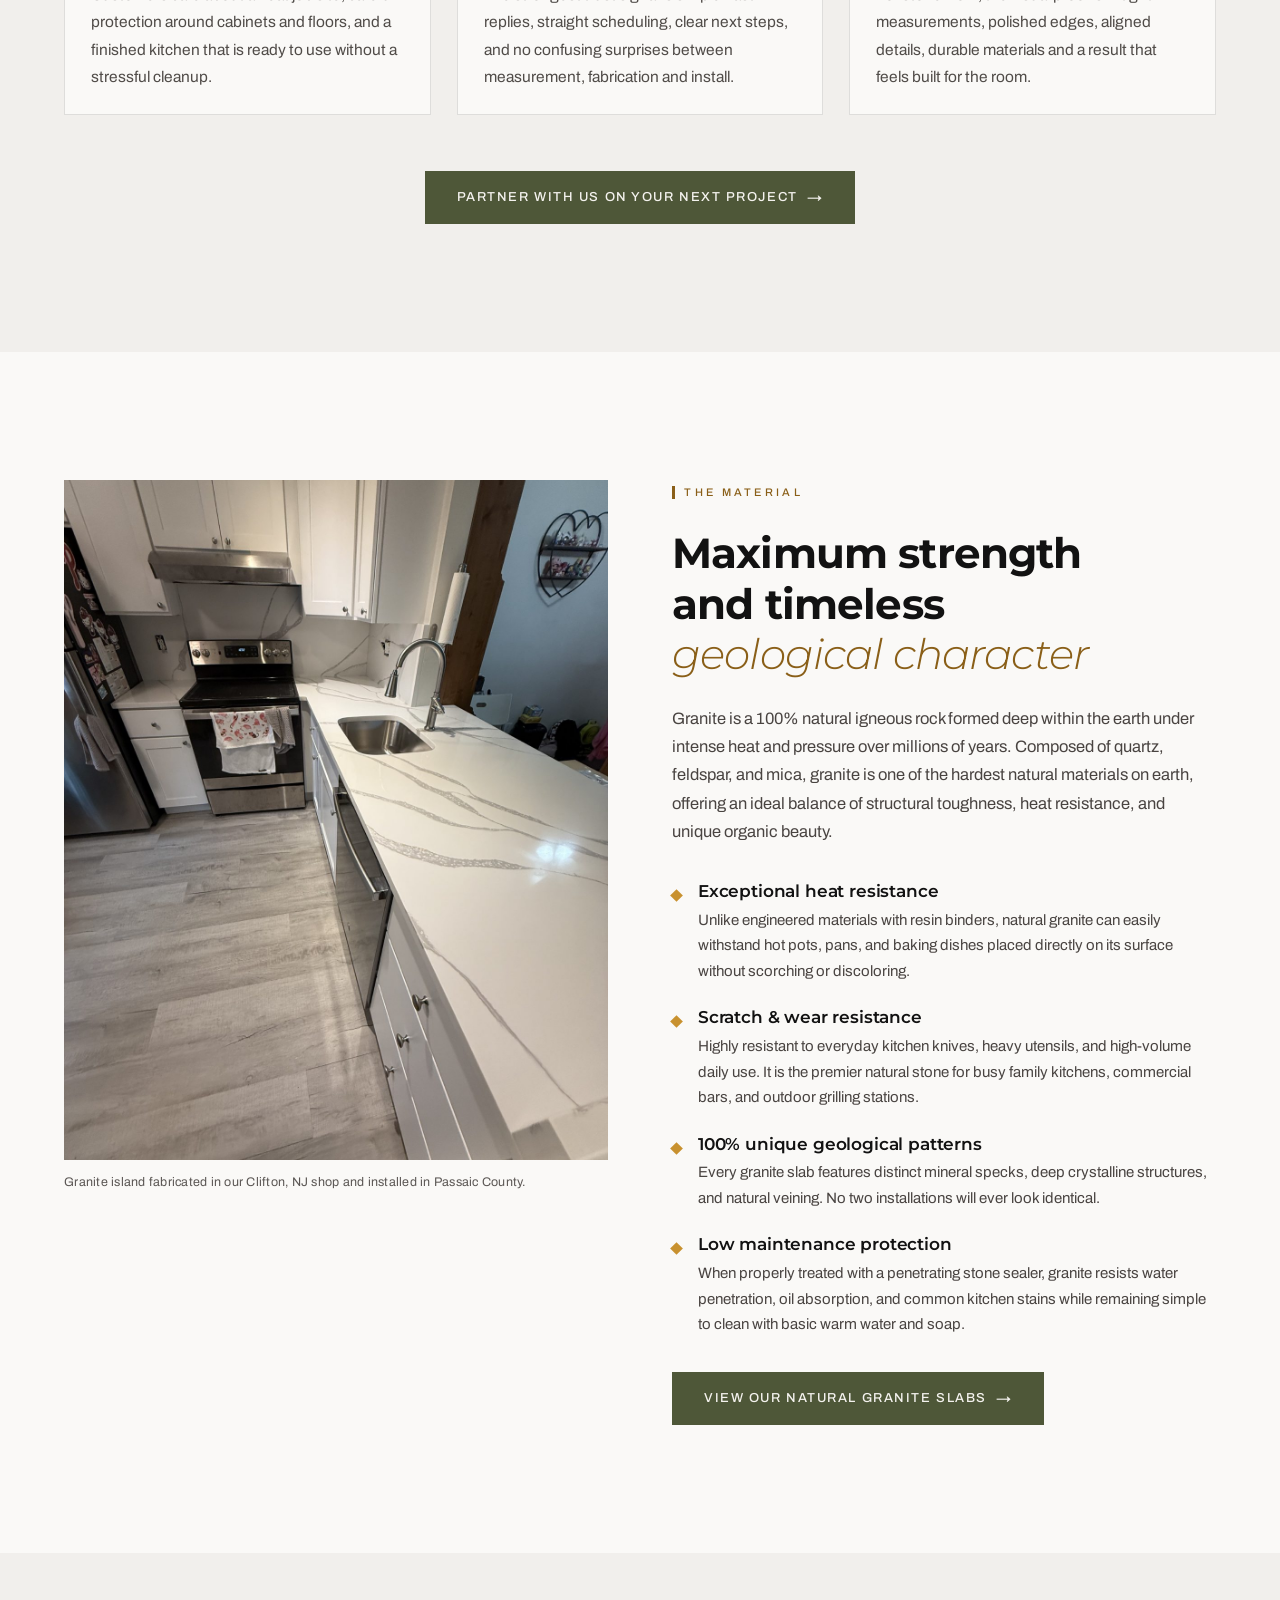
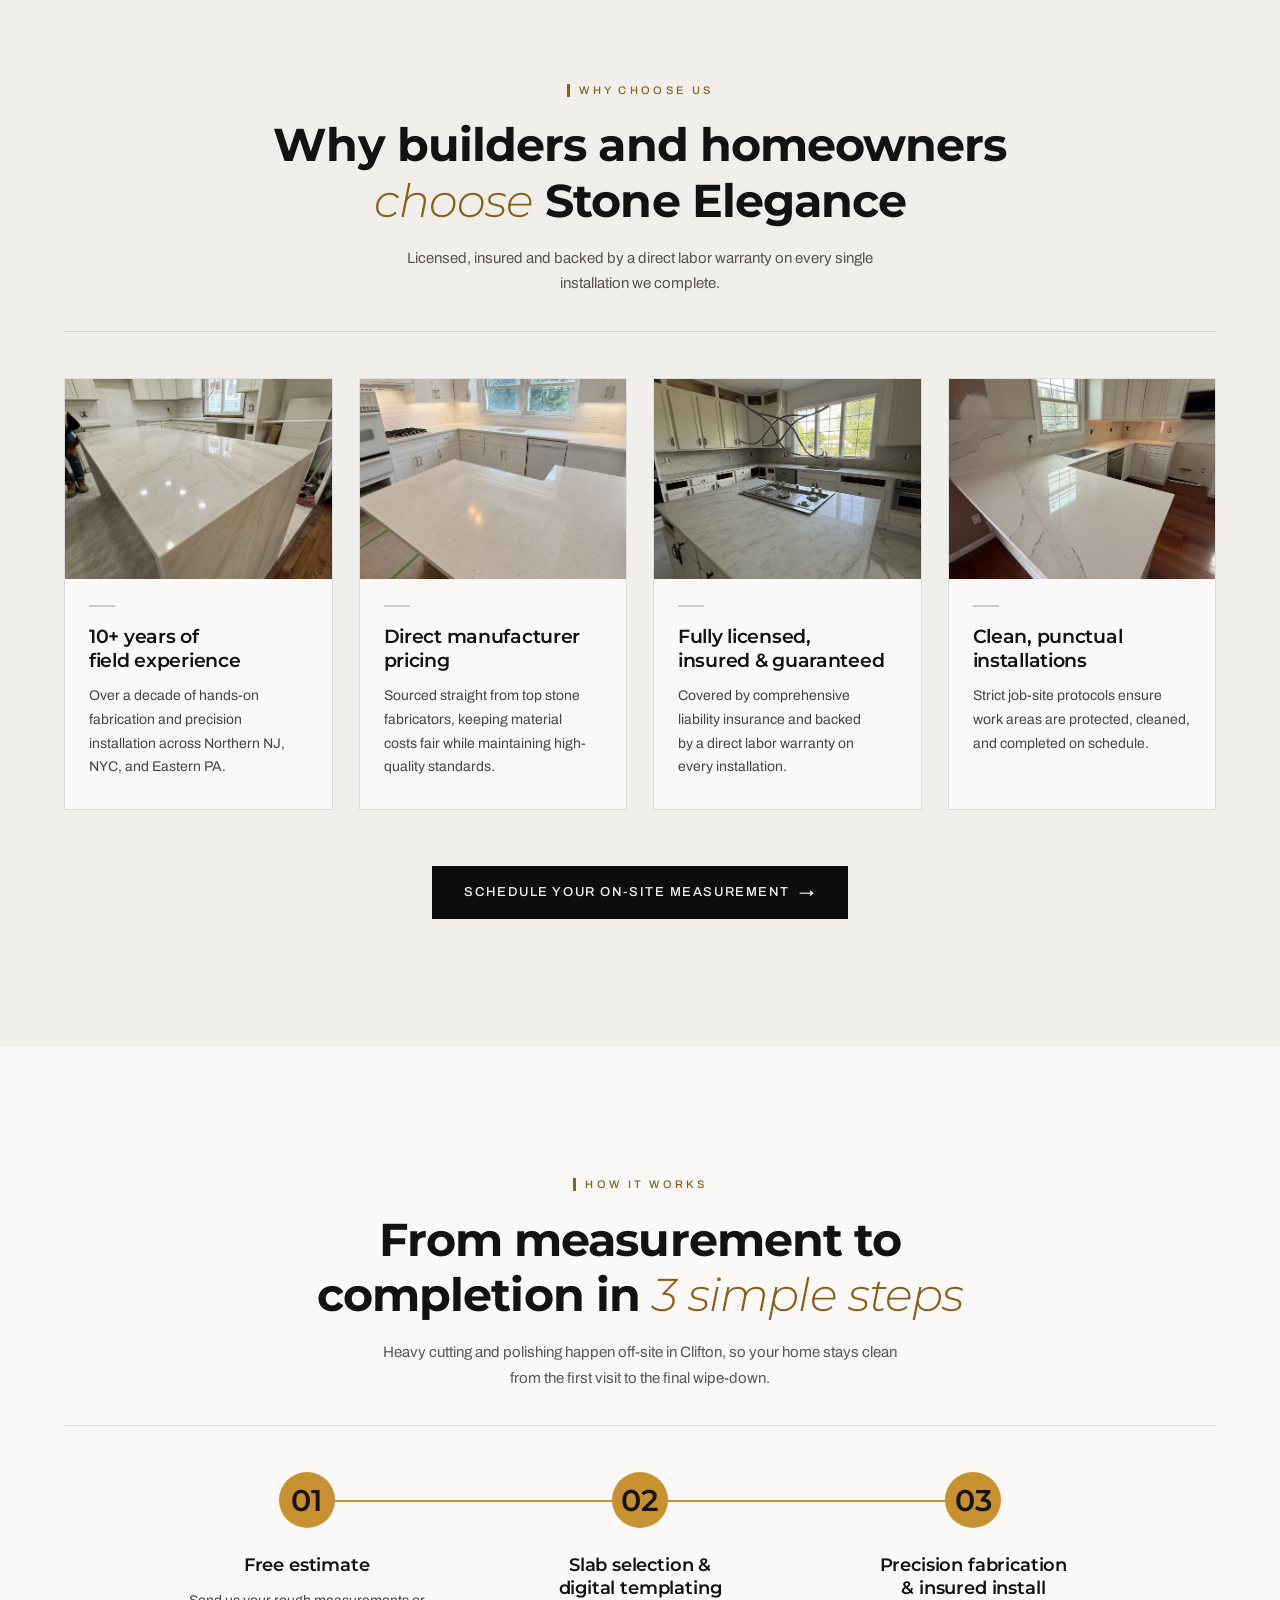
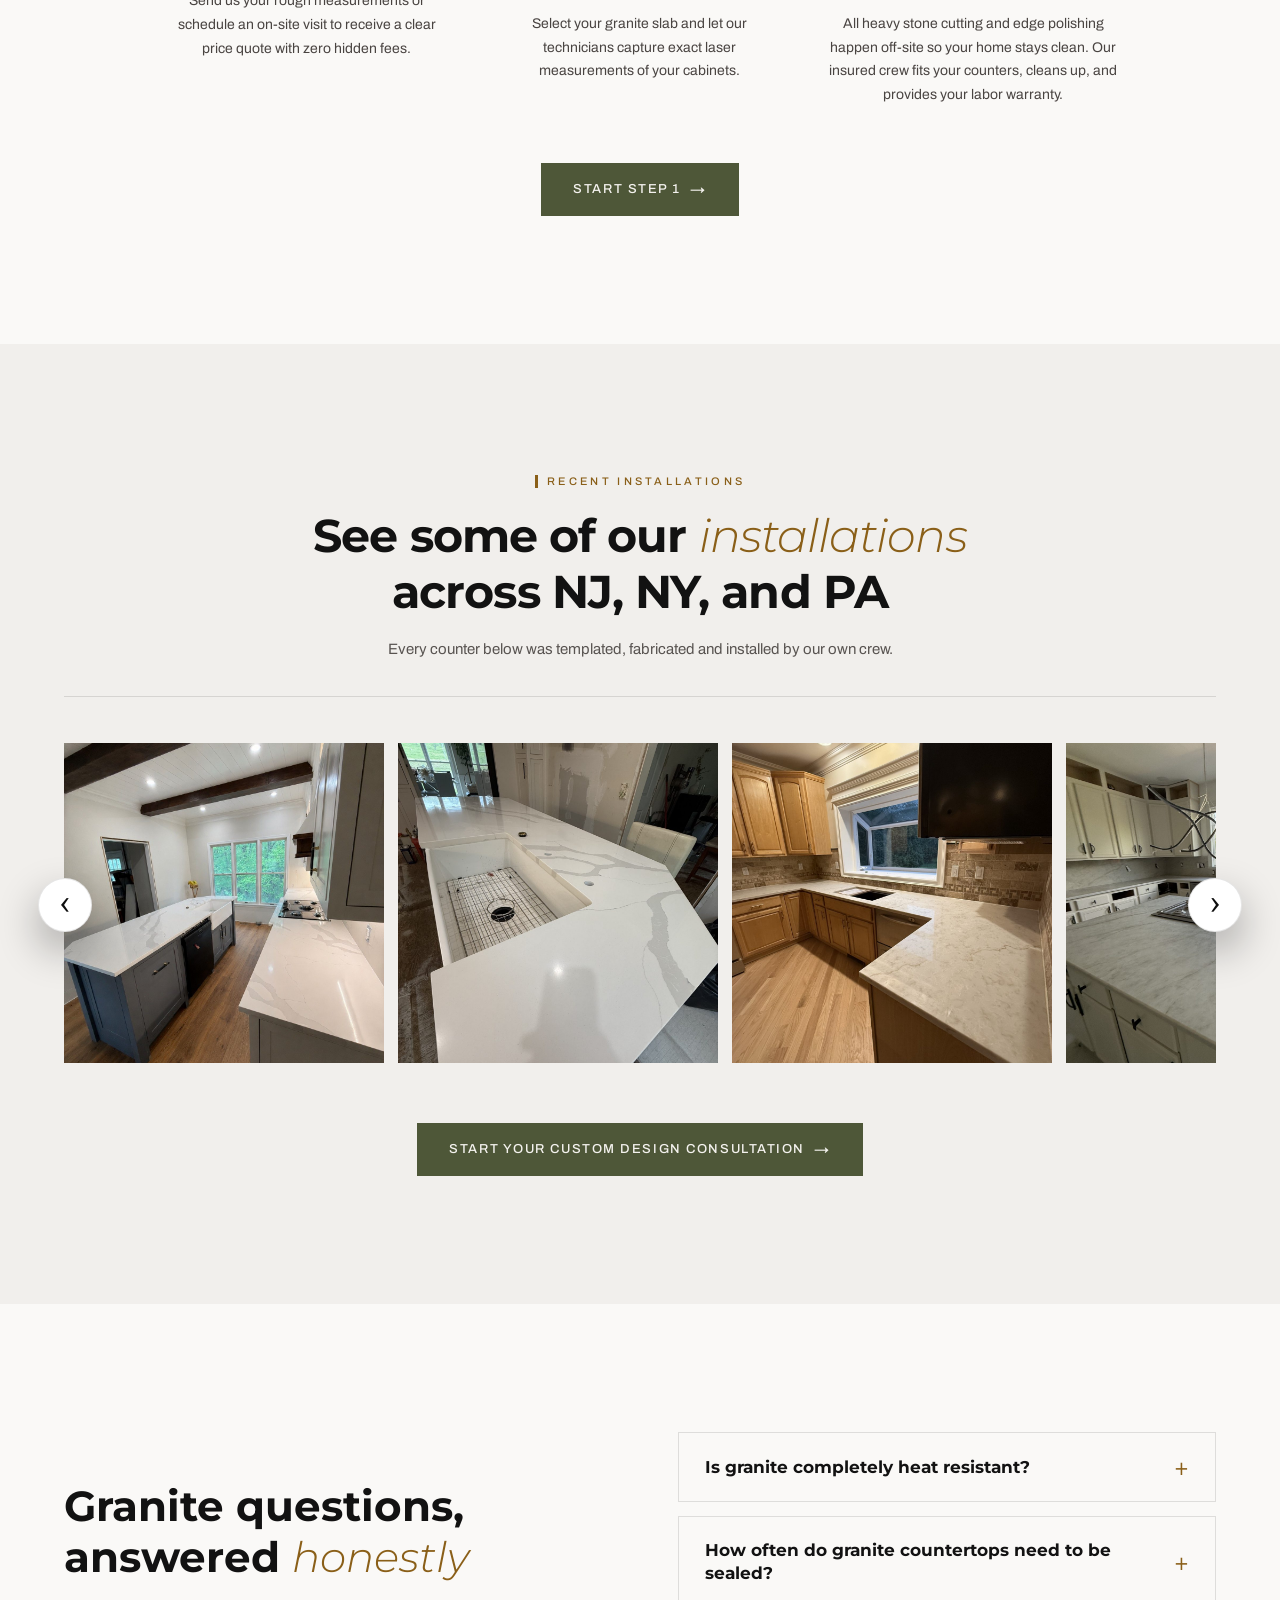
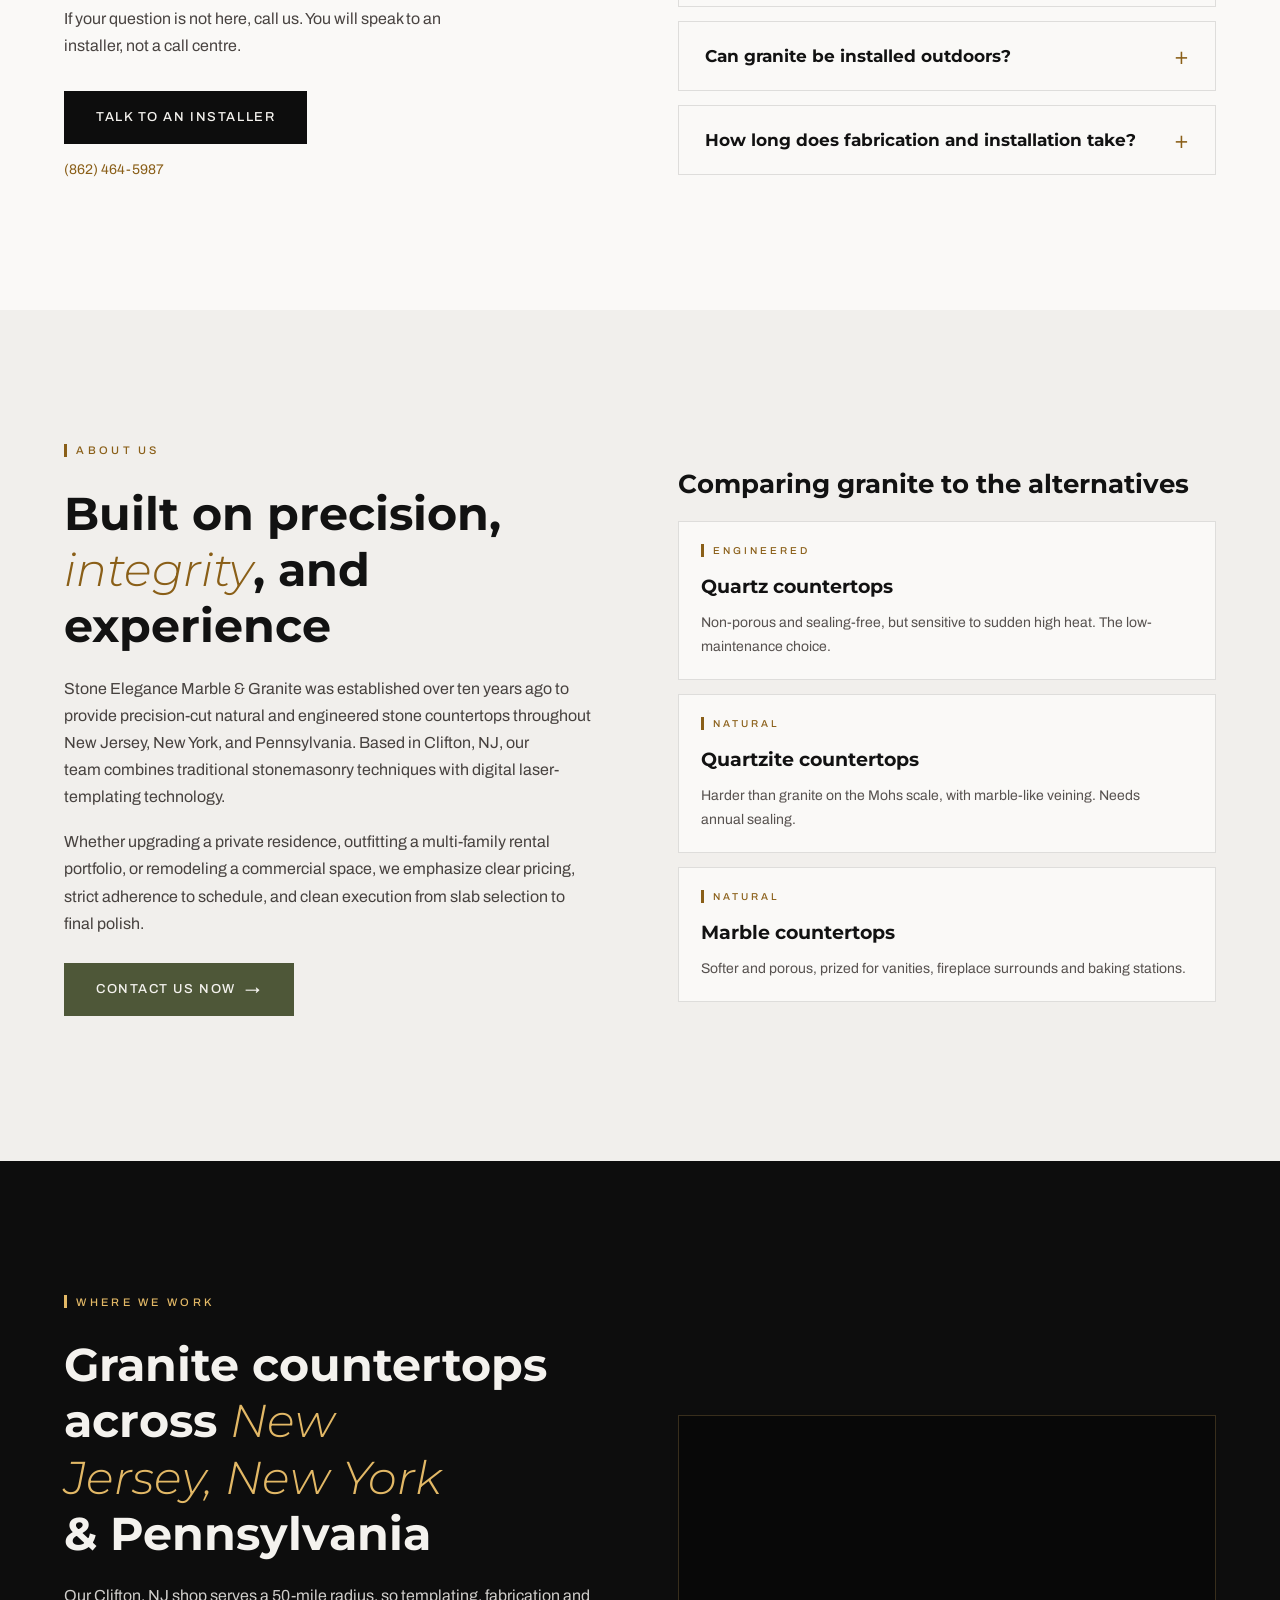
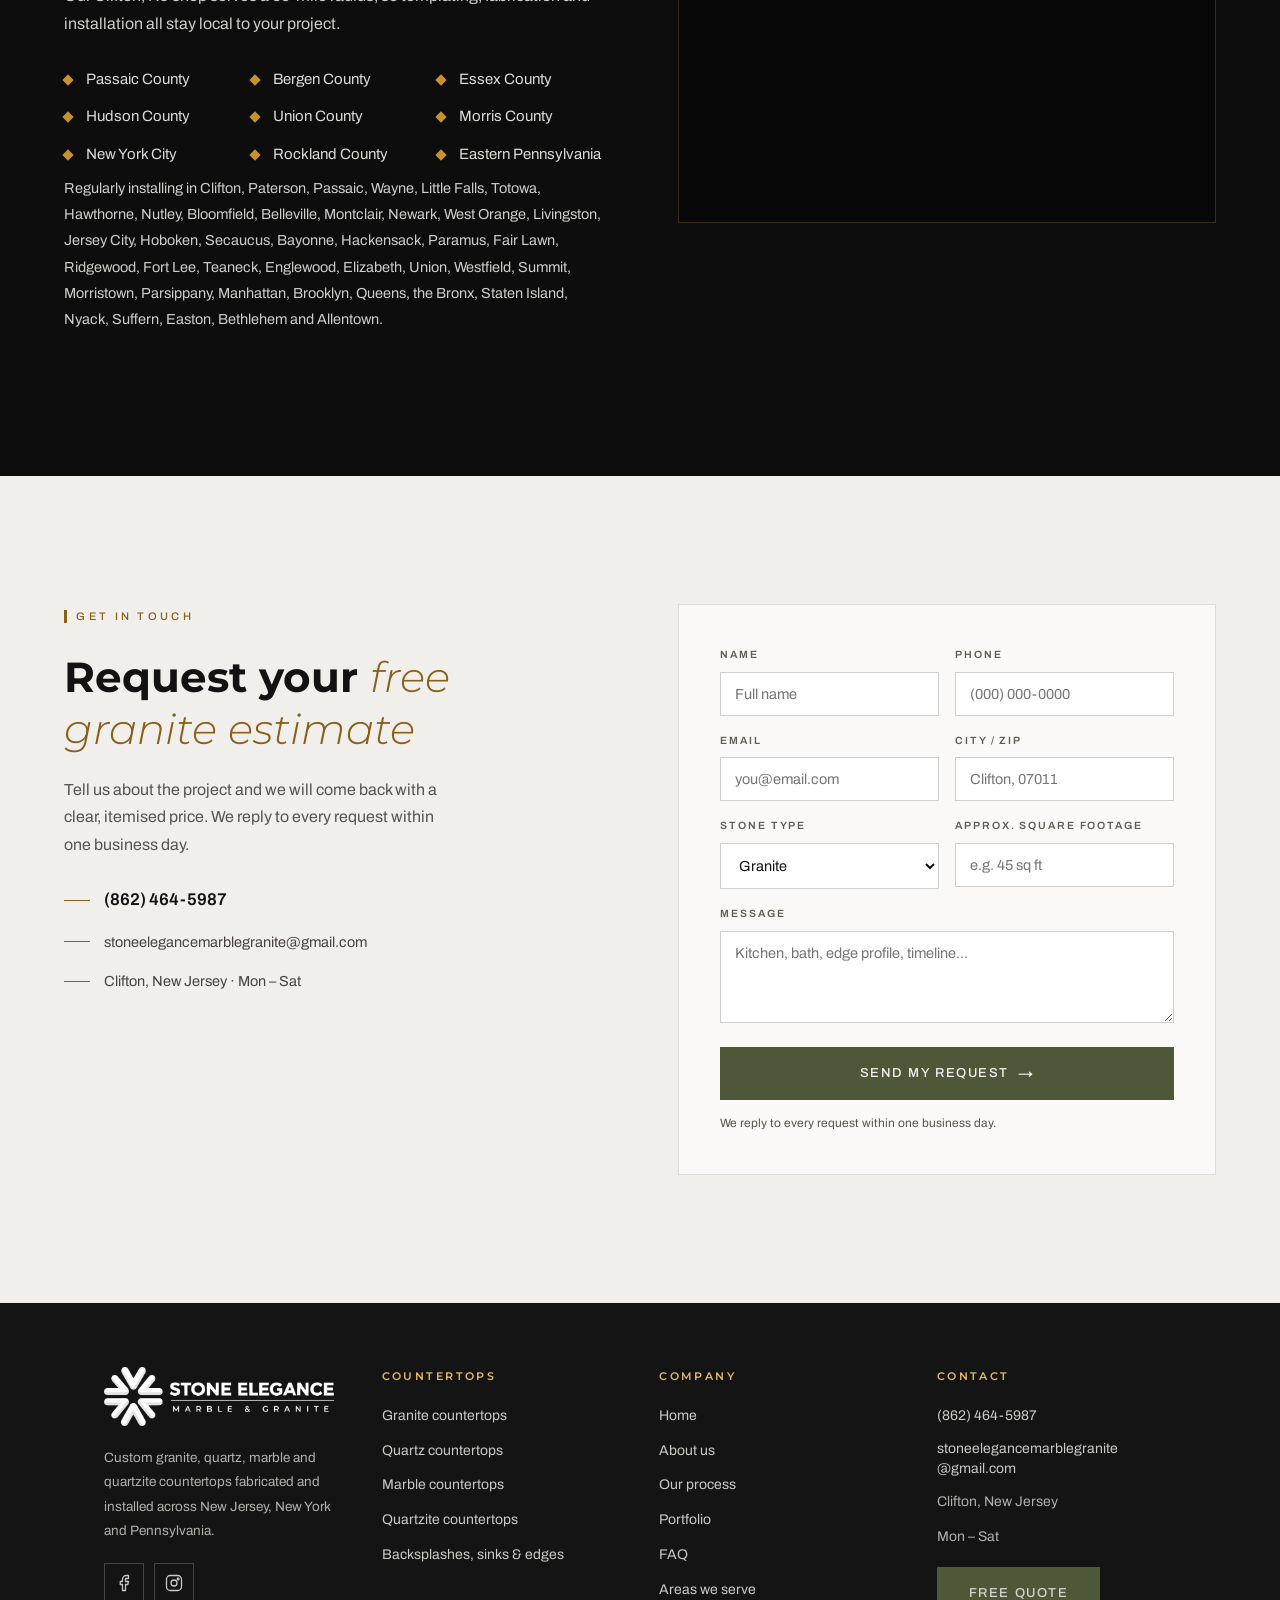
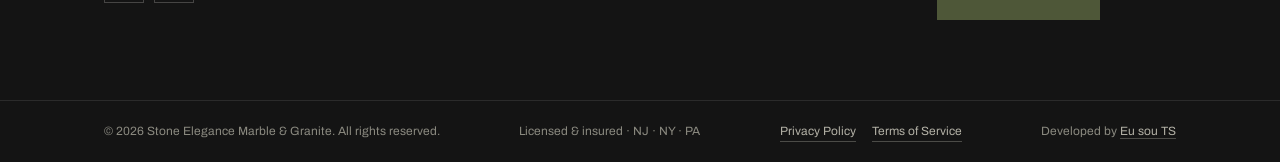
==== commit 35b06048: "Move the service area into the hero headline on every page The home page and the four material pages" ====
--- a/granite-countertops/index.html
+++ b/granite-countertops/index.html
@@ -215,8 +215,8 @@
         <li><span aria-current="page">Granite</span></li>
       </ol>
     </nav>
-    <h1>Custom granite countertop <span class="ital-on-dark">fabrication</span> &amp; installation in Clifton, NJ</h1>
-    <p class="lede">Extremely durable, heat-resistant natural granite slabs custom-cut and precision-installed for active kitchens, outdoor dining spaces, and commercial properties across New Jersey, New York, and Pennsylvania.</p>
+    <h1>Custom granite countertop <span class="ital-on-dark">fabrication</span> &amp; installation across NJ, NY, and PA</h1>
+    <p class="lede">Extremely durable, heat-resistant natural granite slabs custom-cut and precision-installed for active kitchens, outdoor dining spaces, and commercial properties.</p>
     <ul class="hero-trust">
       <li>10+ years fabricating stone in North Jersey</li>
       <li>Licensed &amp; insured · labor warranty</li>
@@ -448,7 +448,7 @@
       <p class="city-line">Regularly installing in Clifton, Paterson, Passaic, Wayne, Little Falls, Totowa, Hawthorne, Nutley, Bloomfield, Belleville, Montclair, Newark, West Orange, Livingston, Jersey City, Hoboken, Secaucus, Bayonne, Hackensack, Paramus, Fair Lawn, Ridgewood, Fort Lee, Teaneck, Englewood, Elizabeth, Union, Westfield, Summit, Morristown, Parsippany, Manhattan, Brooklyn, Queens, the Bronx, Staten Island, Nyack, Suffern, Easton, Bethlehem and Allentown.</p>
     </div>
     <div class="map-frame">
-      <iframe title="Stone Elegance granite countertop service area around Clifton, New Jersey" src="https://www.google.com/maps?q=Clifton,+New+Jersey&amp;output=embed" loading="lazy"></iframe>
+      <iframe title="Stone Elegance granite countertop service area around Clifton, New Jersey" src="https://www.google.com/maps?q=Clifton,+New+Jersey&amp;z=7&amp;output=embed" loading="lazy"></iframe>
     </div>
   </div>
 </section>
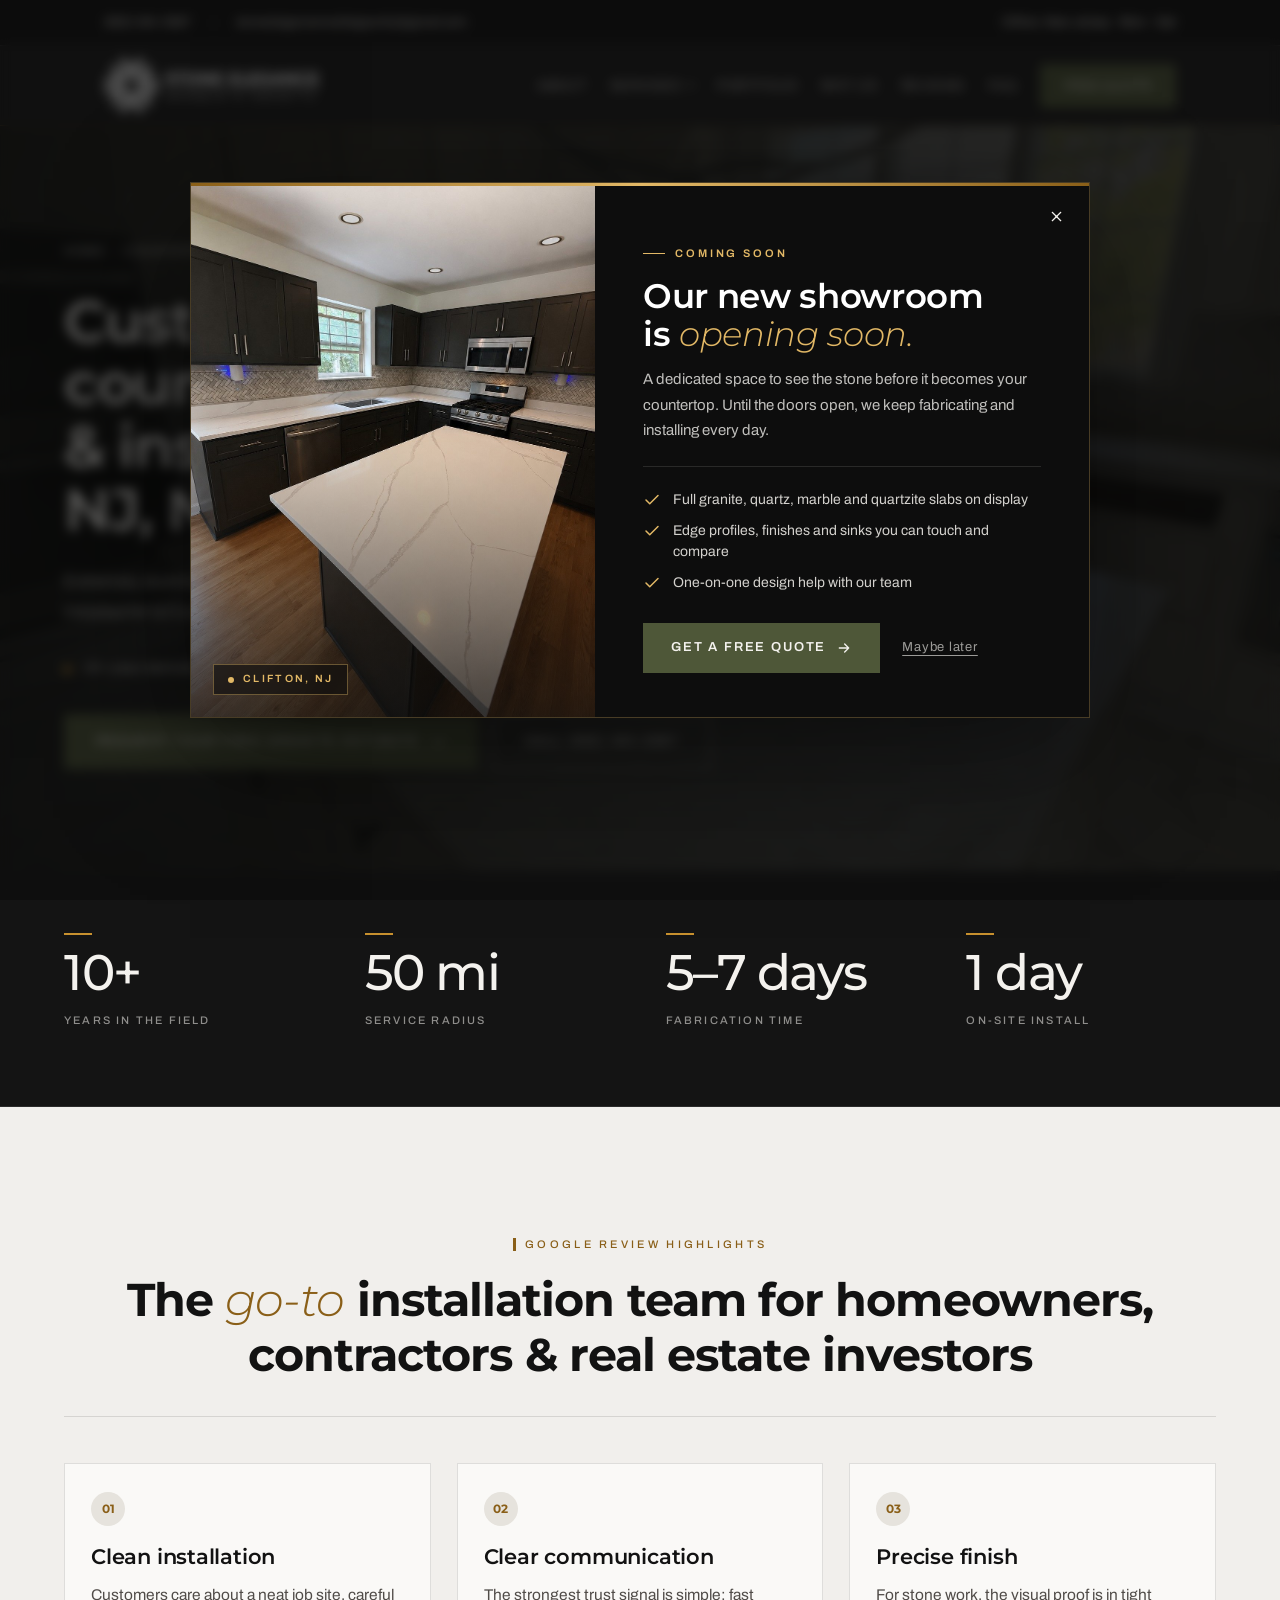
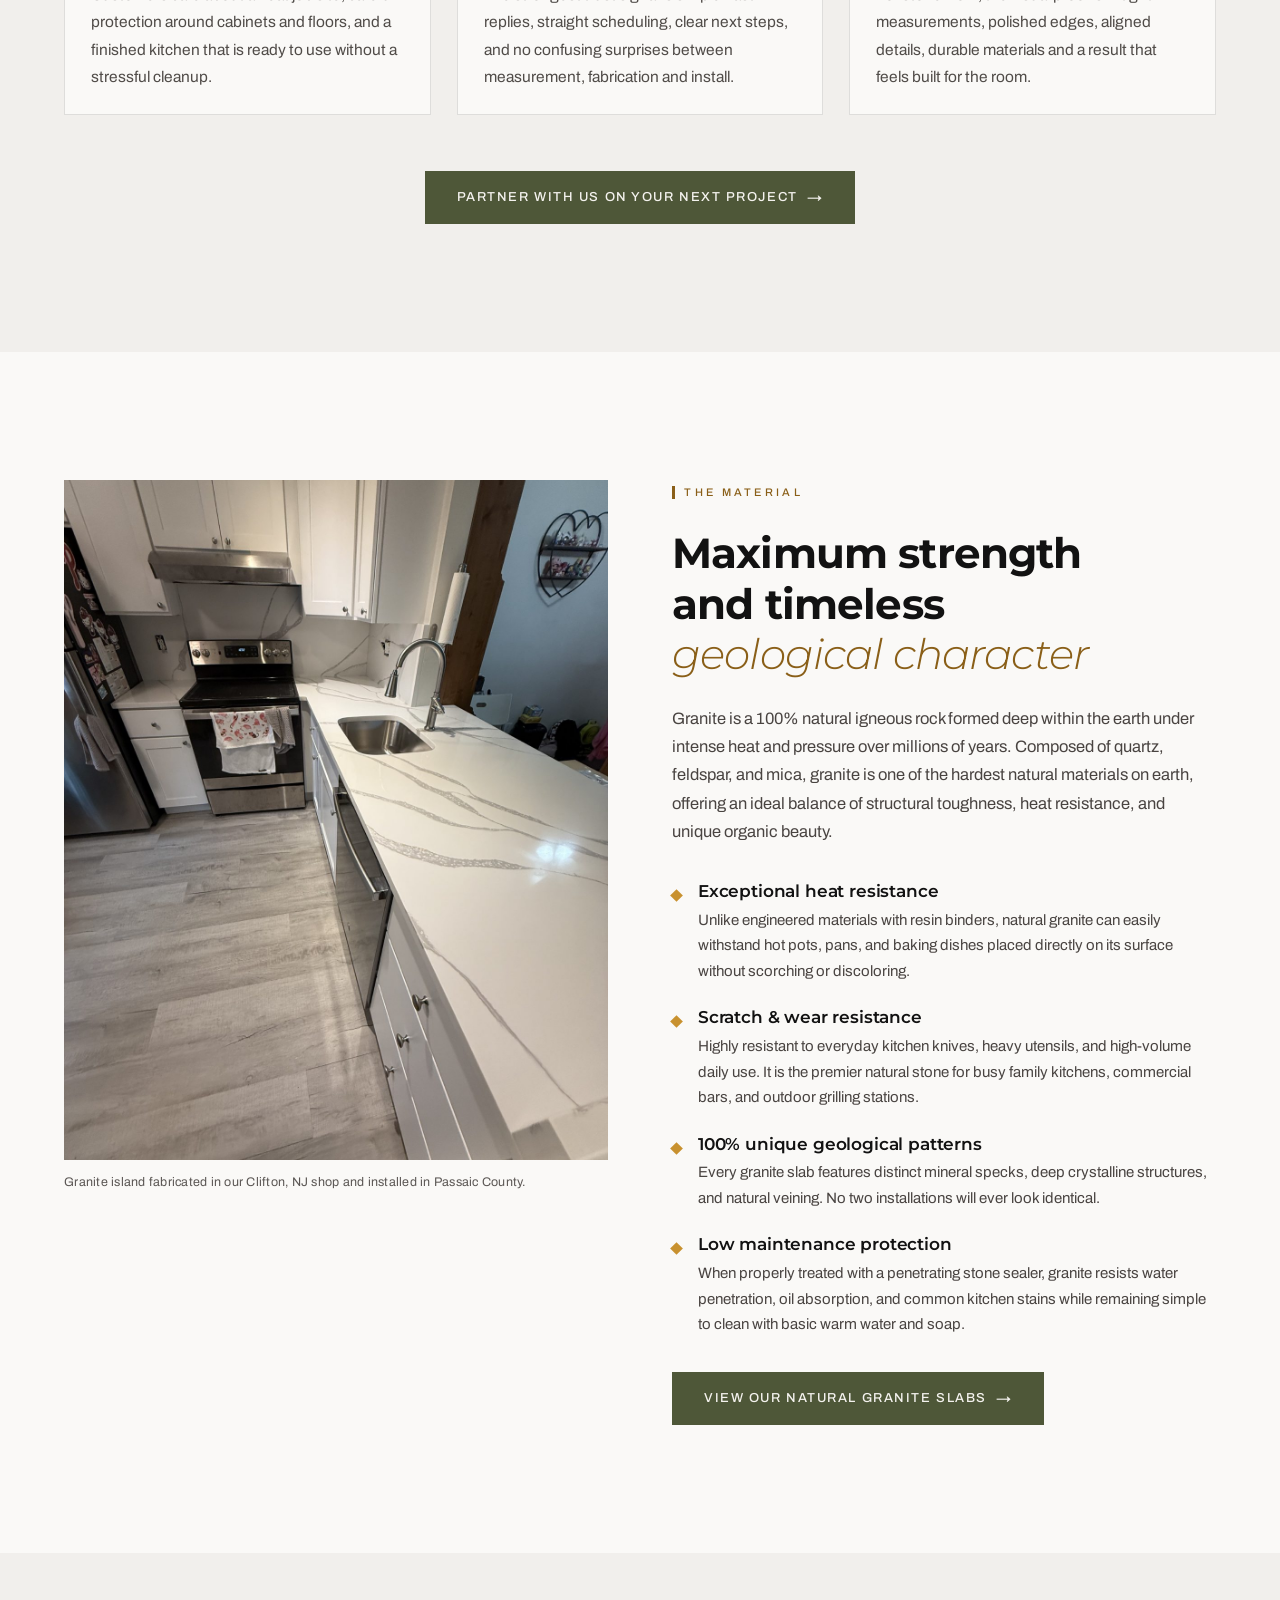
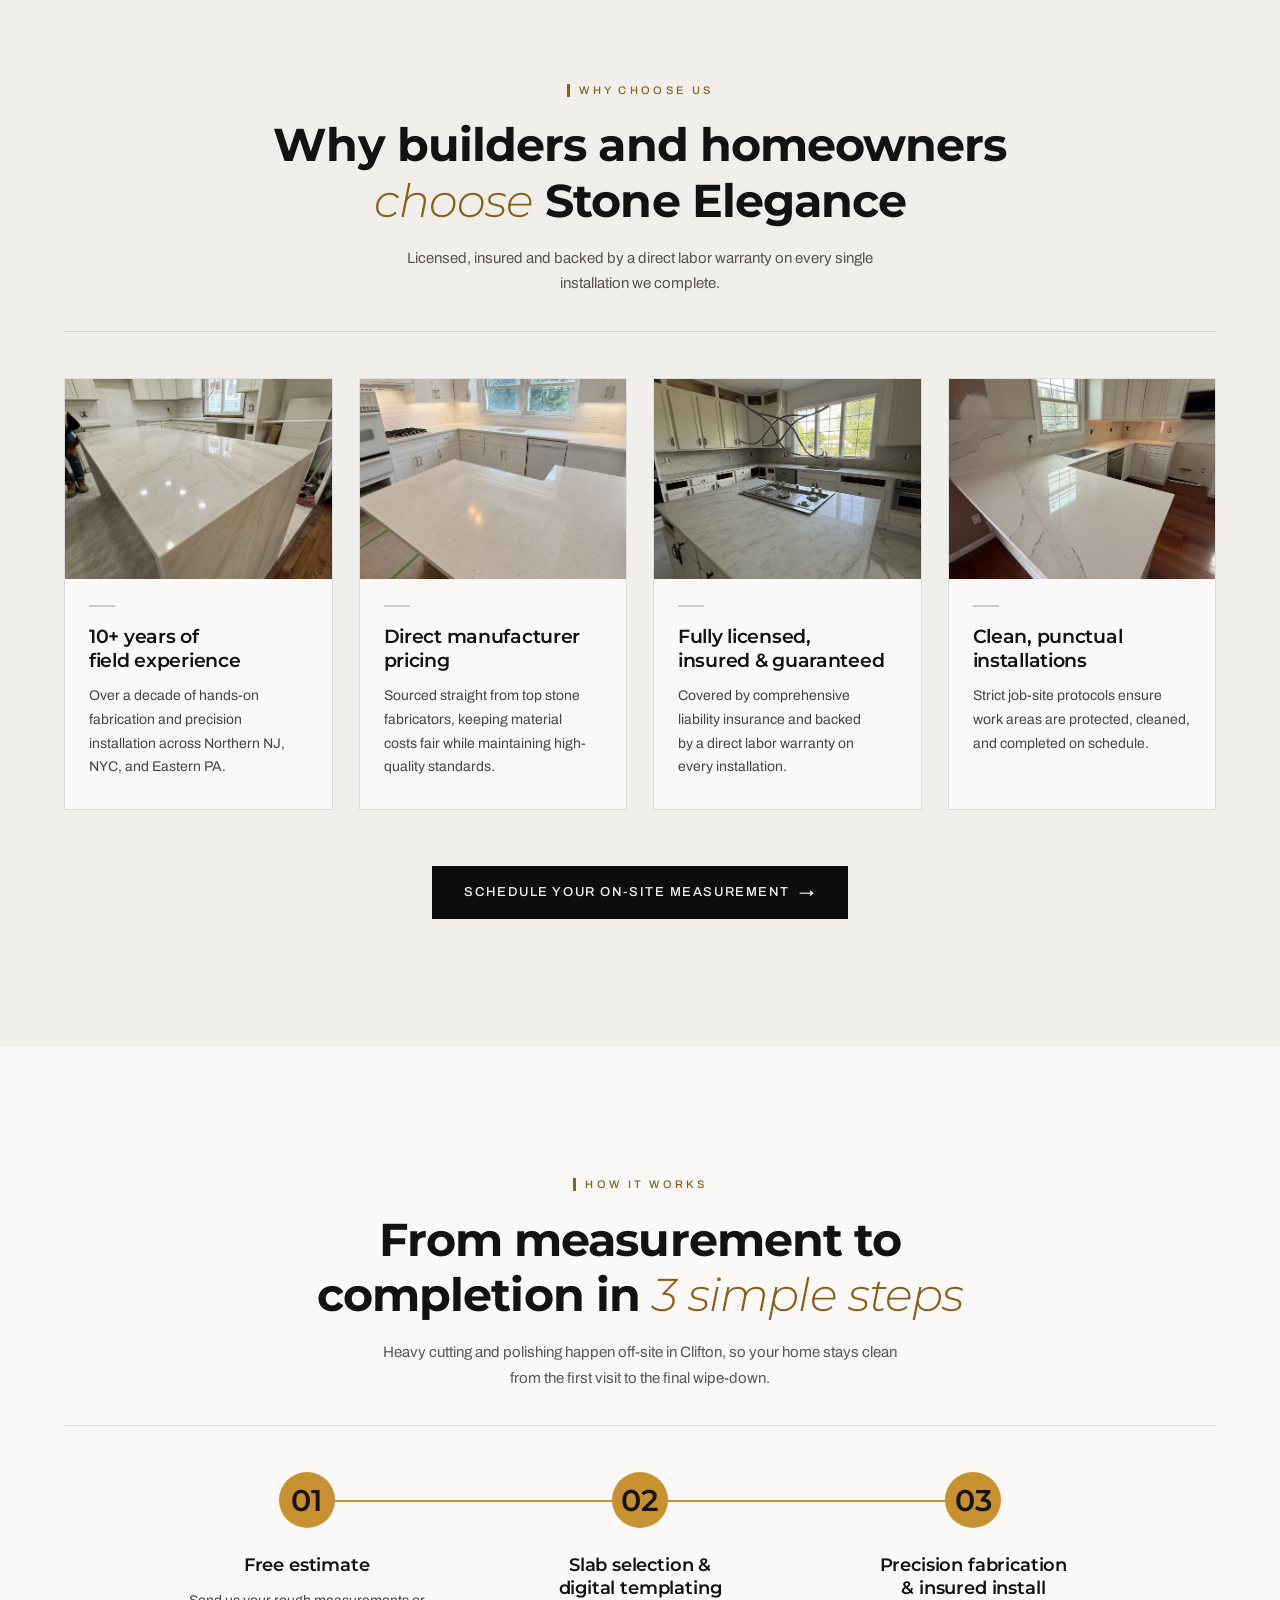
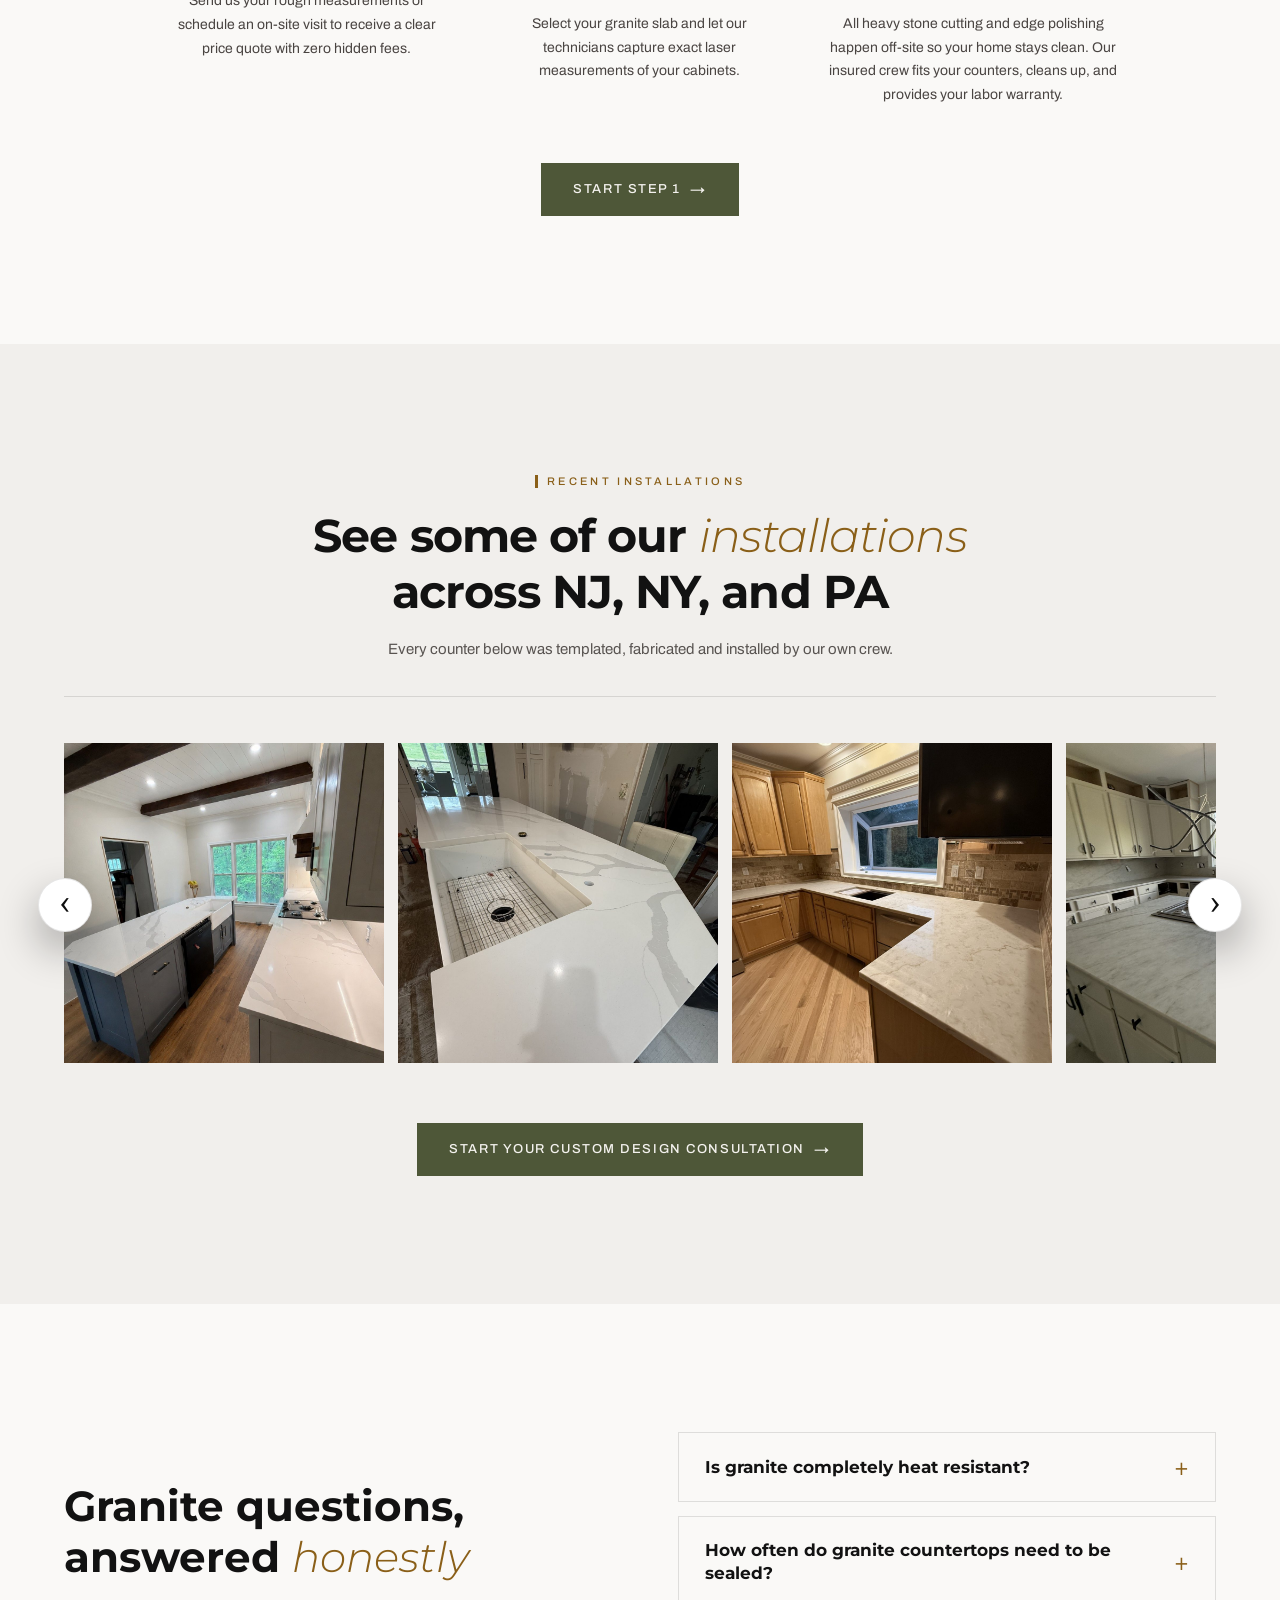
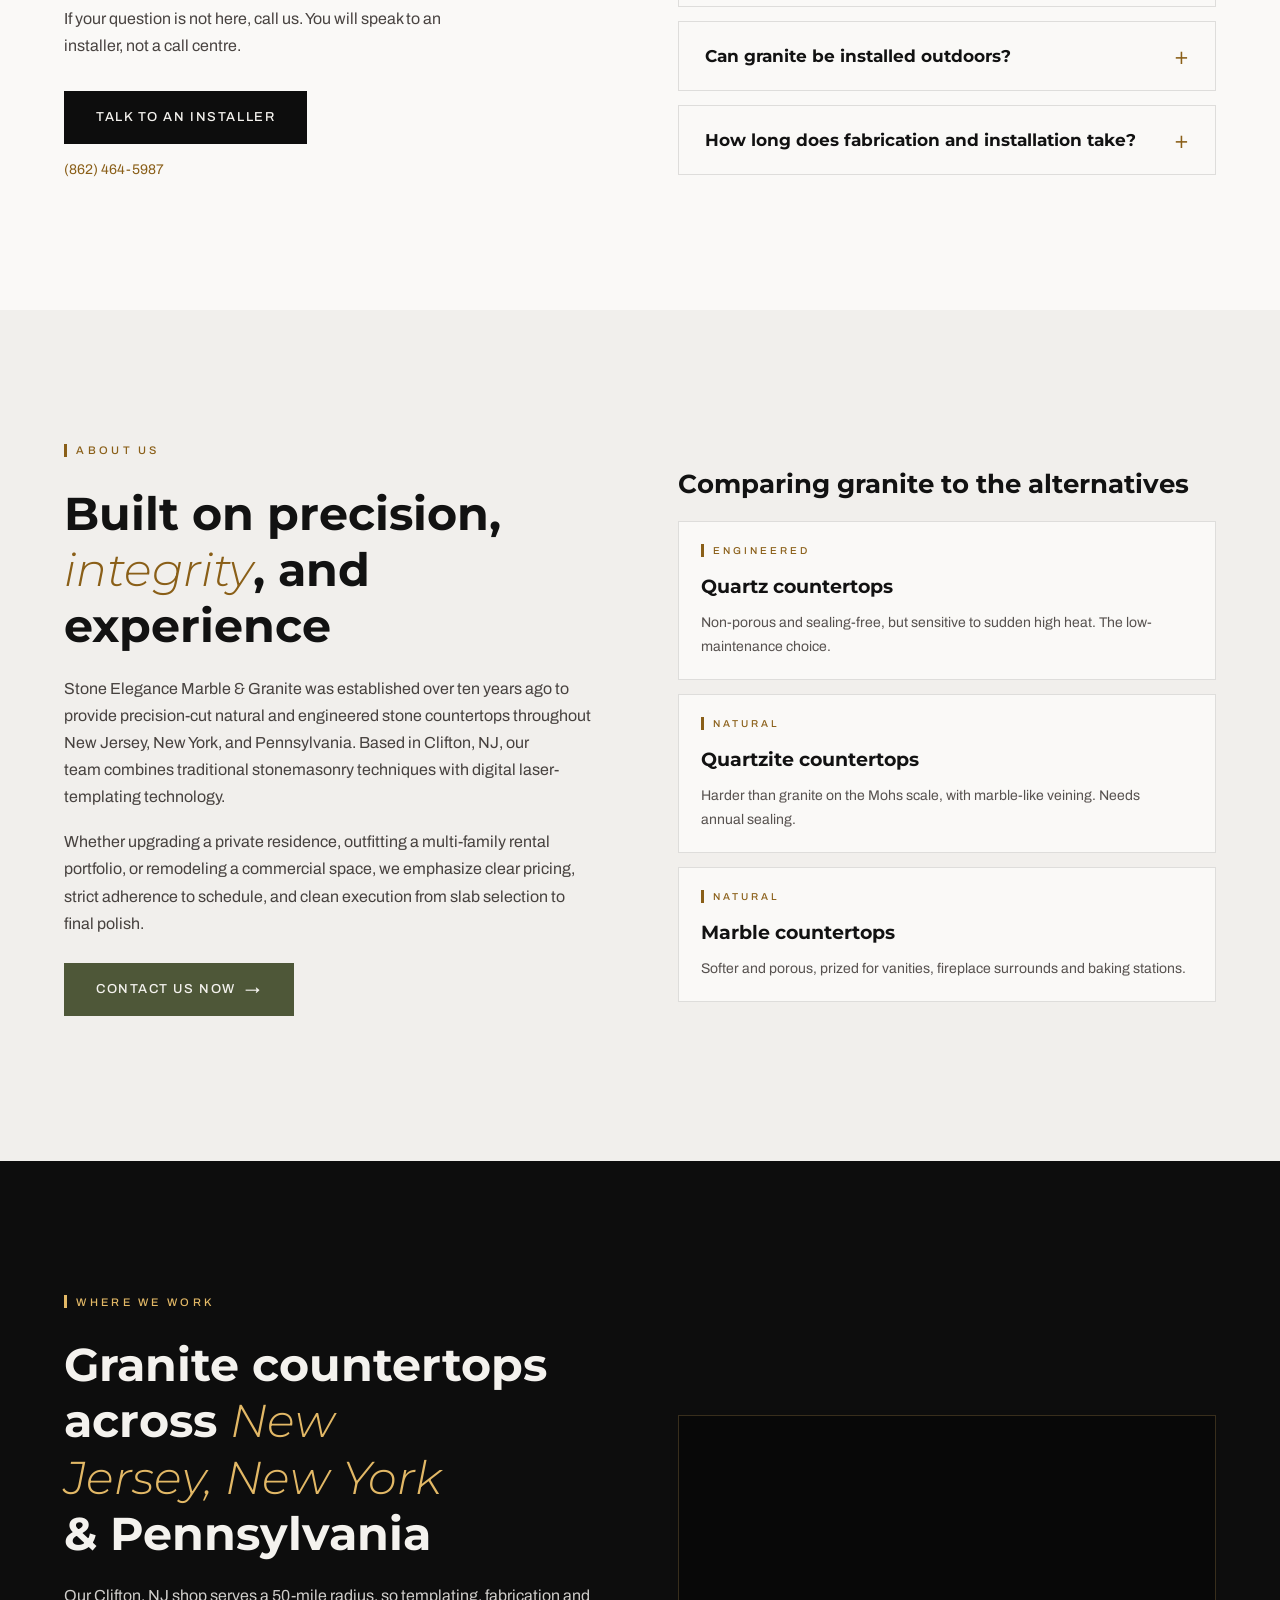
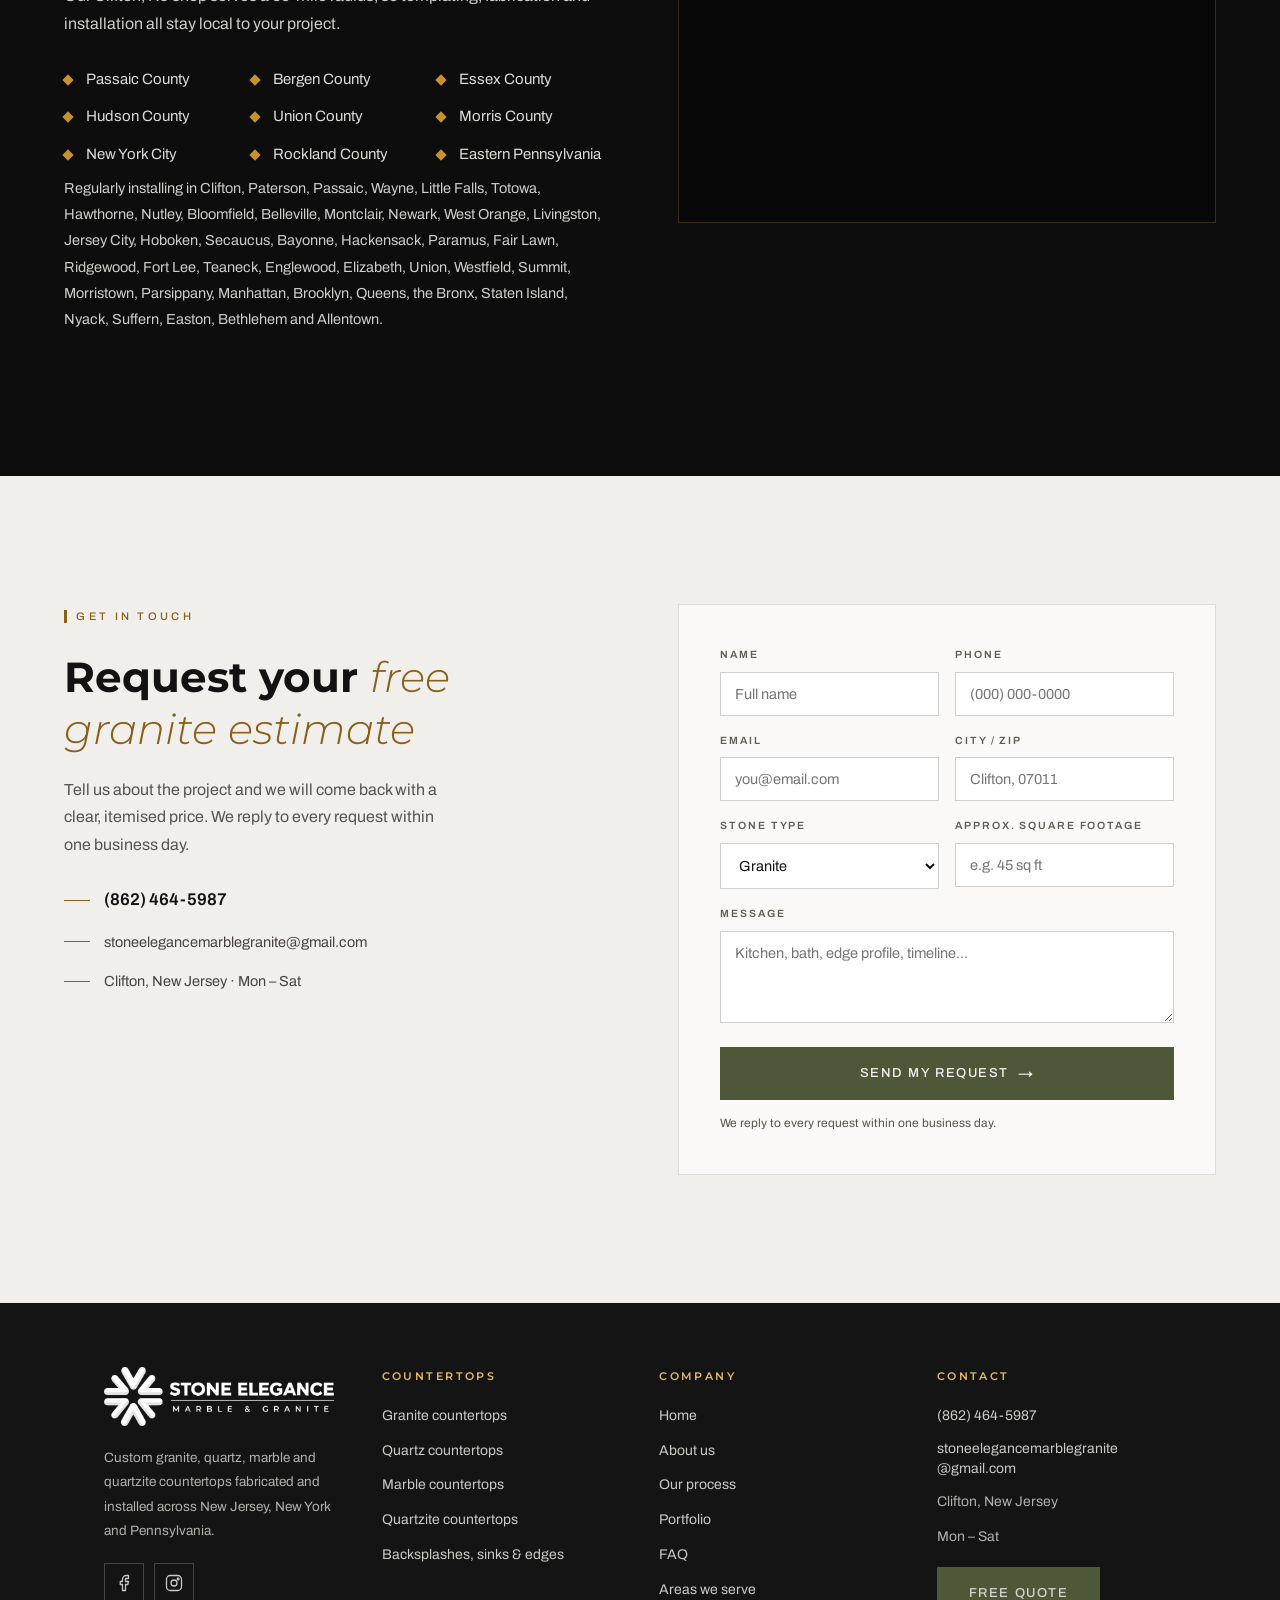
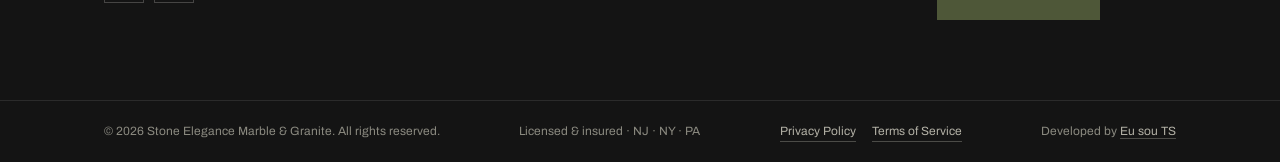
==== commit 11e7d040: "﻿Add the showroom "opening soon" popup to the home and material pages Self-contained script that inj" ====
--- a/granite-countertops/index.html
+++ b/granite-countertops/index.html
@@ -544,5 +544,6 @@
 </footer>
 
 <script src="/js/pages.js" defer></script>
+<script src="/js/showroom-popup.js" defer></script>
 </body>
 </html>
